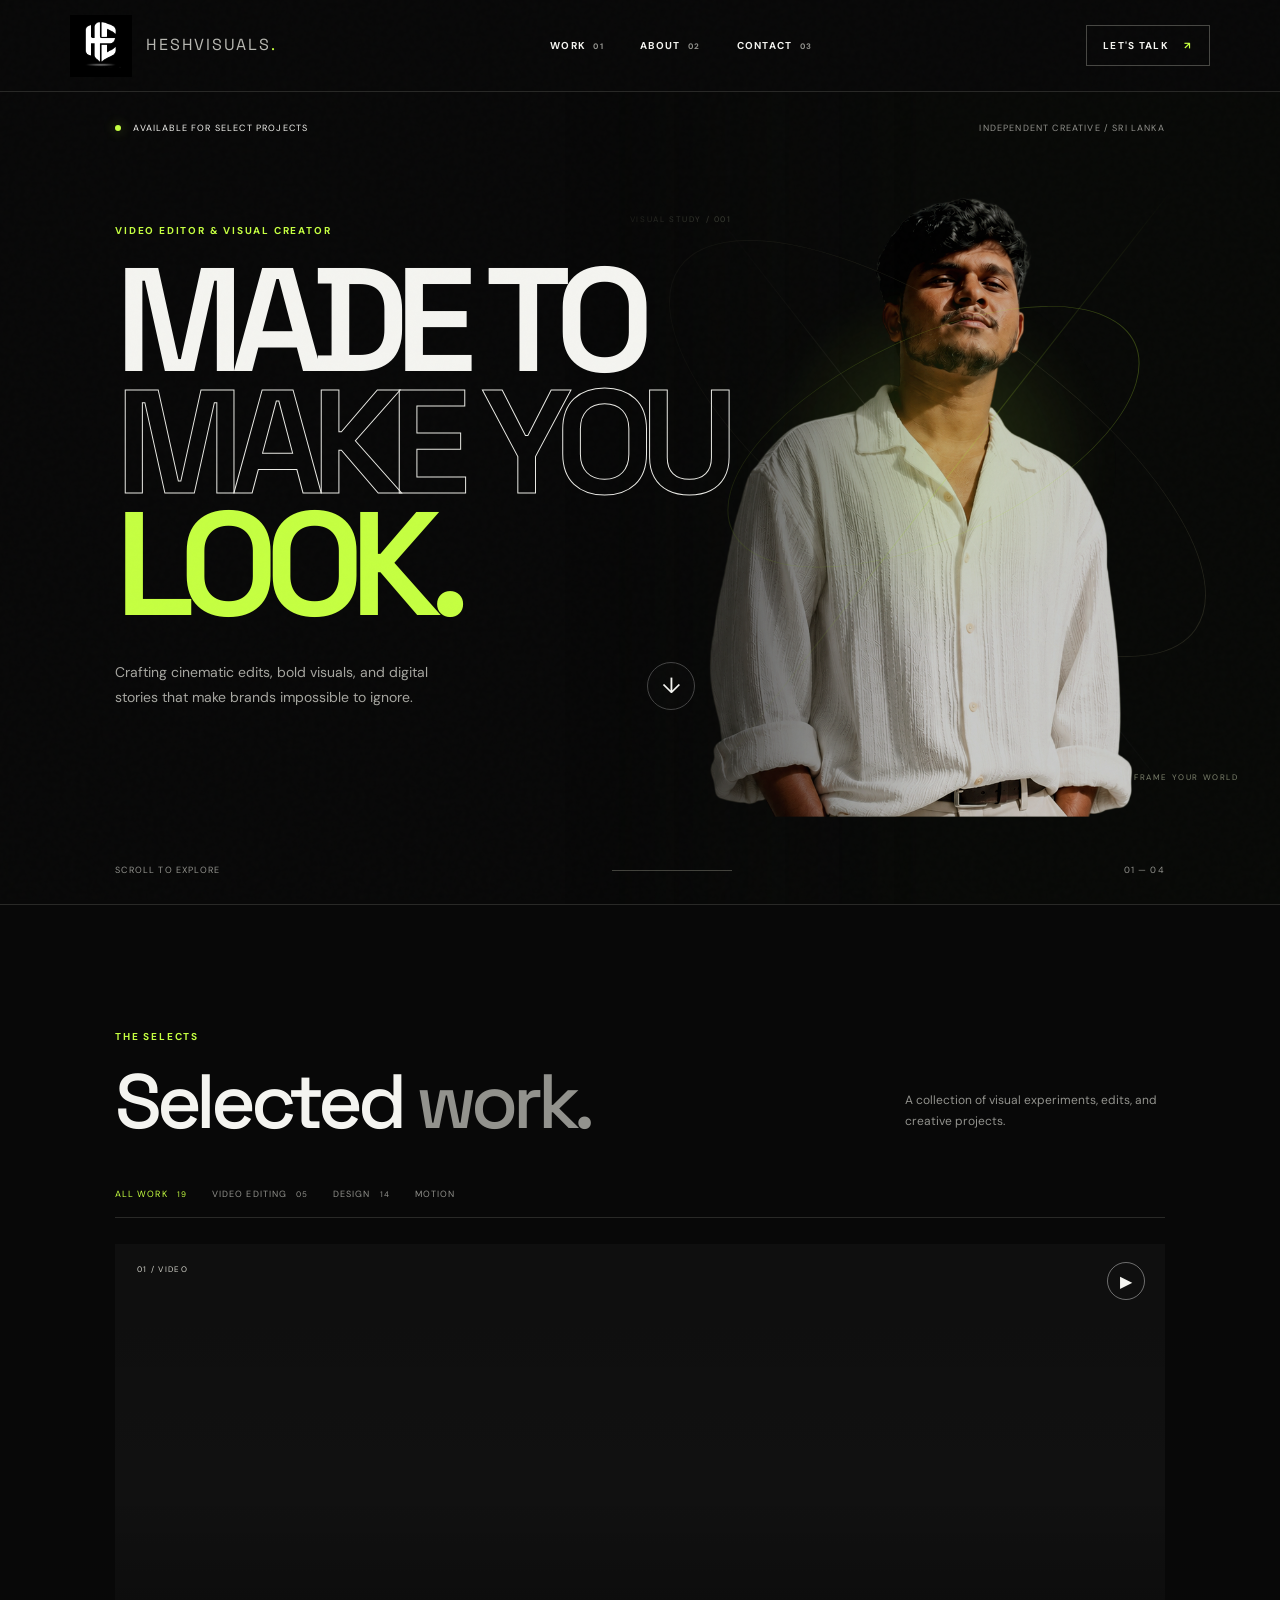
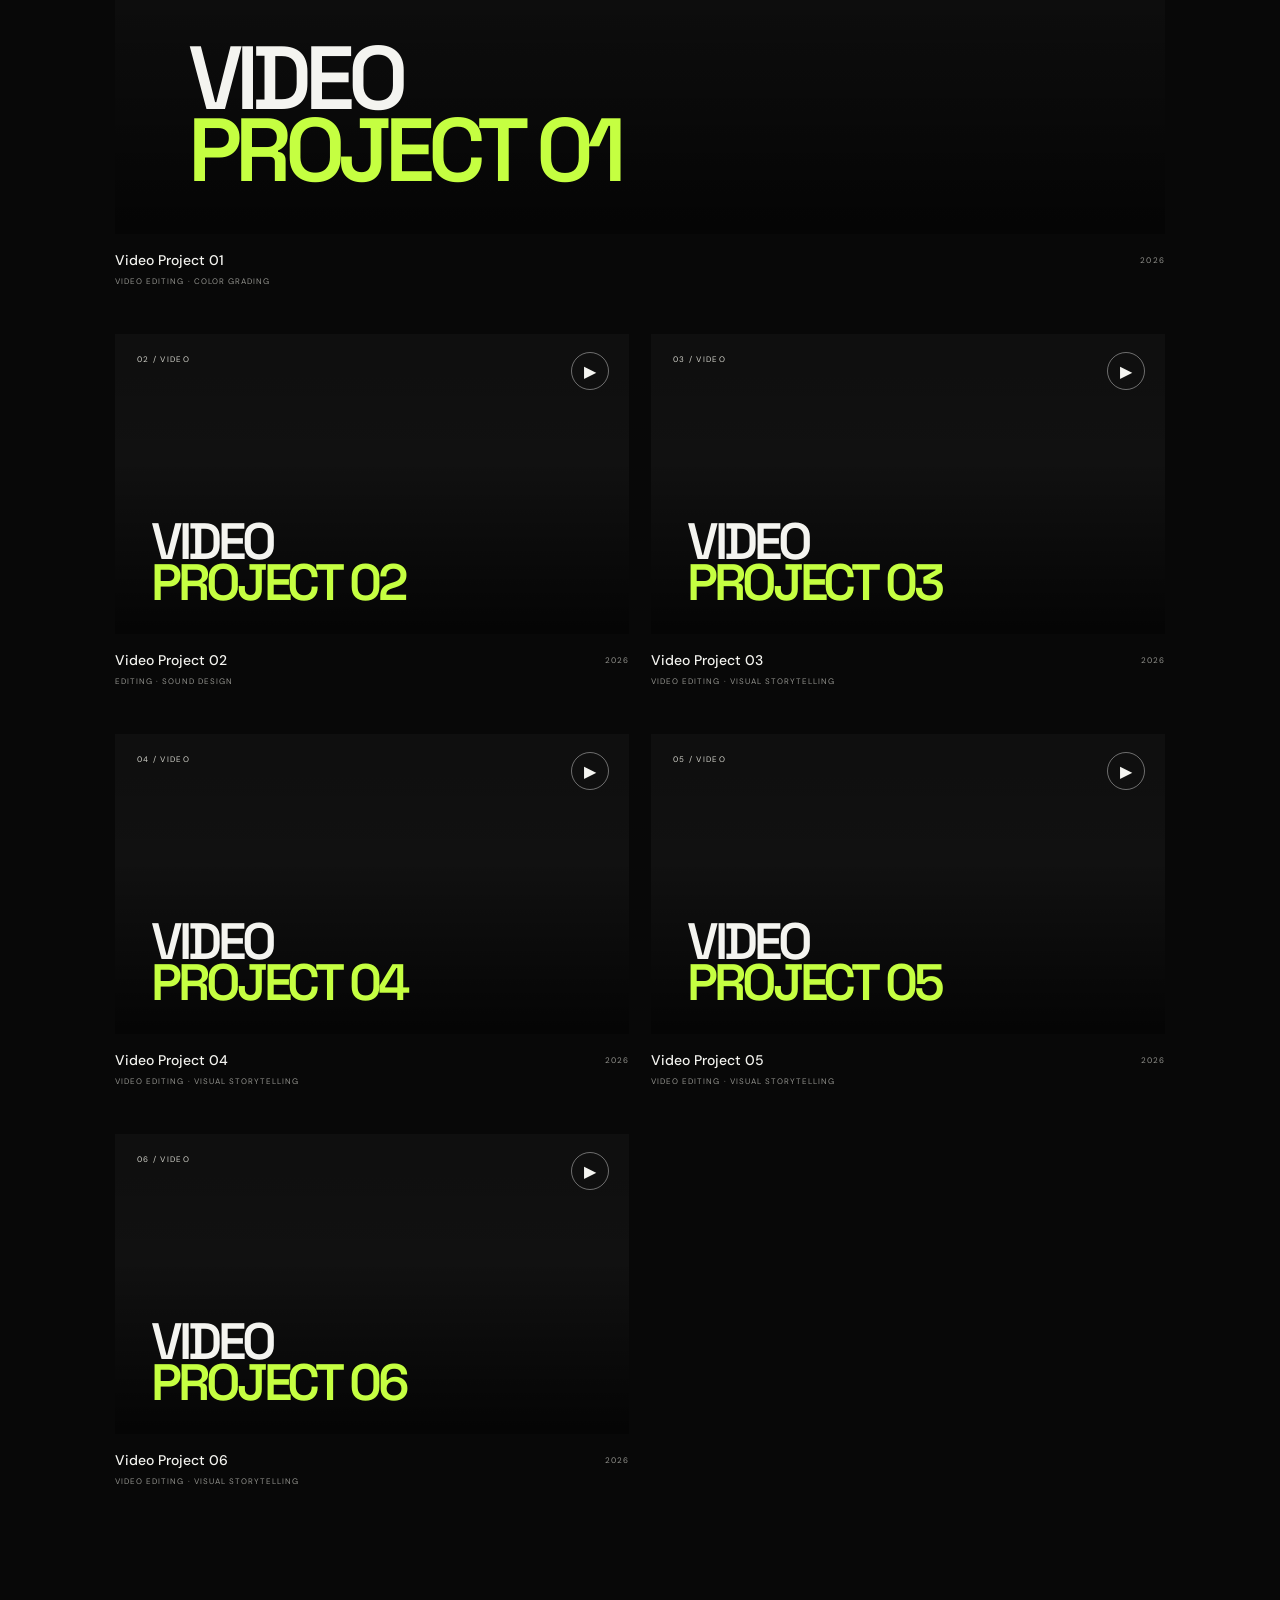
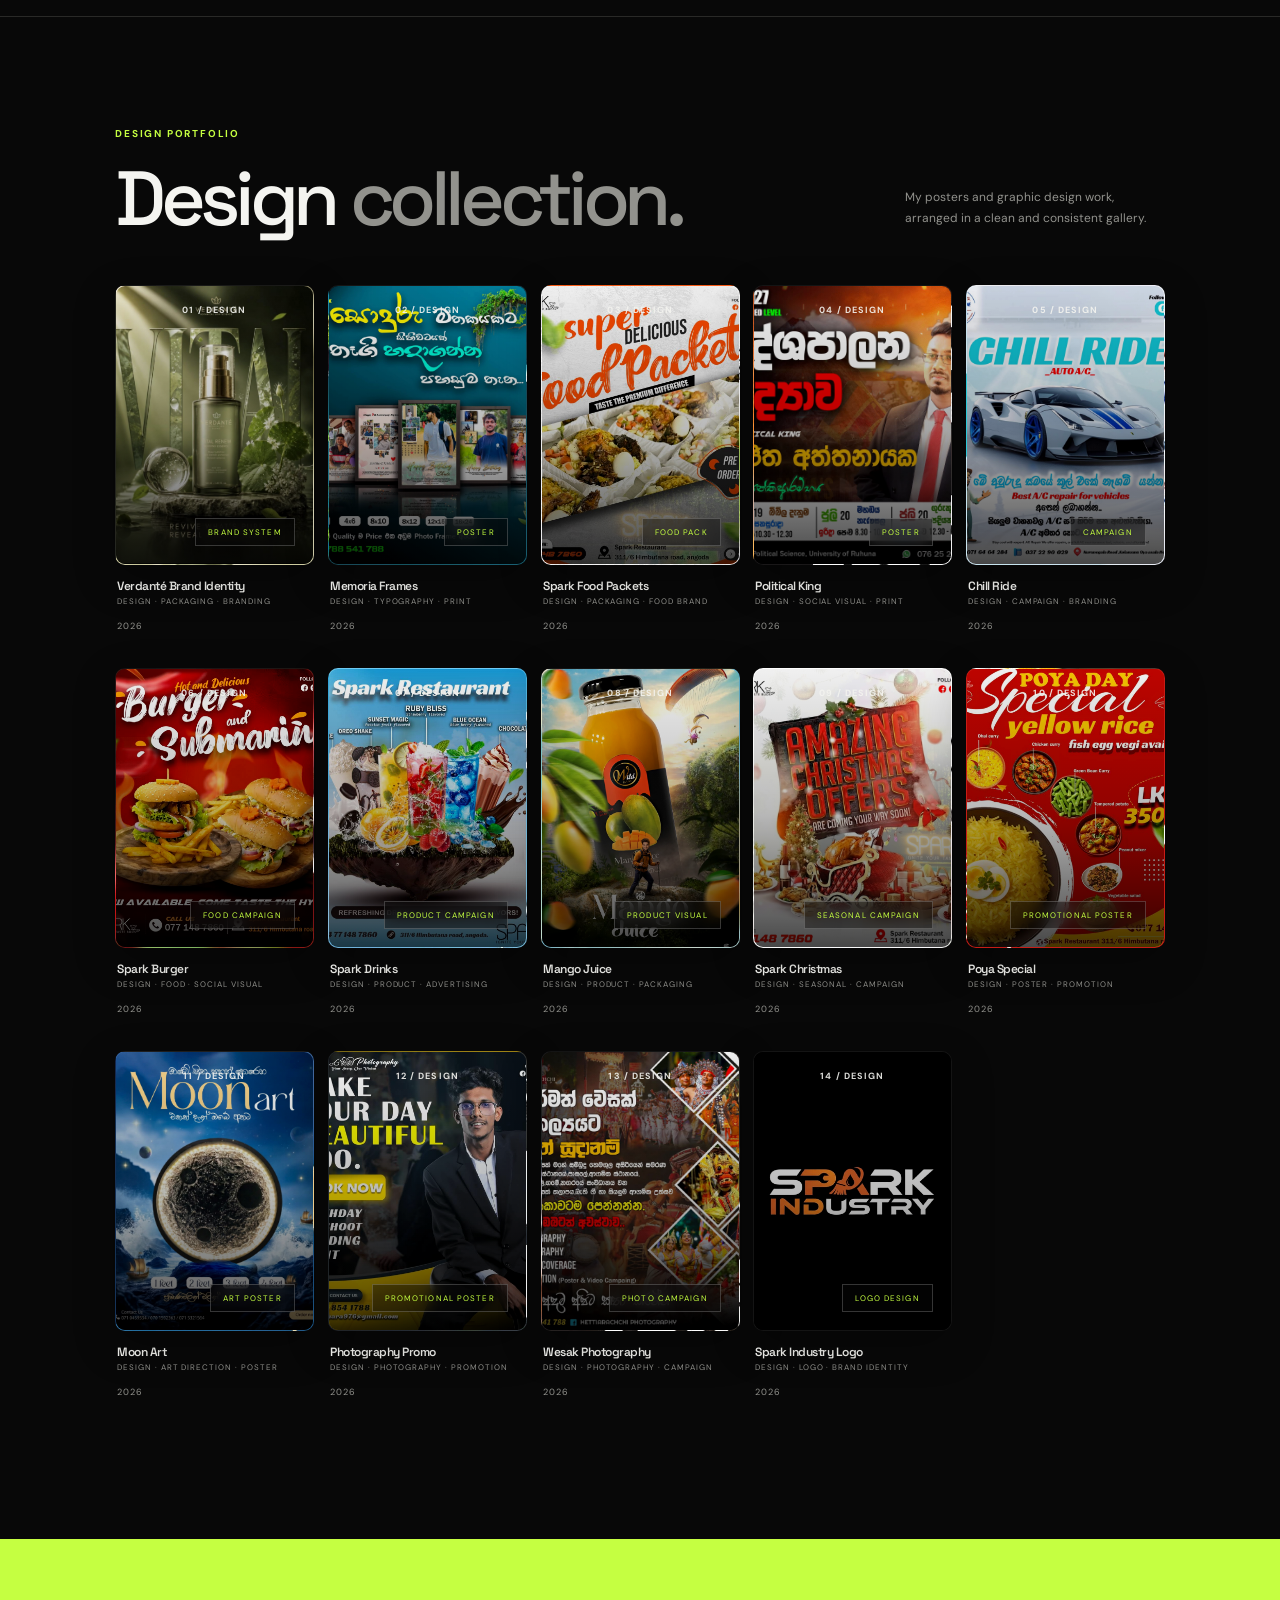
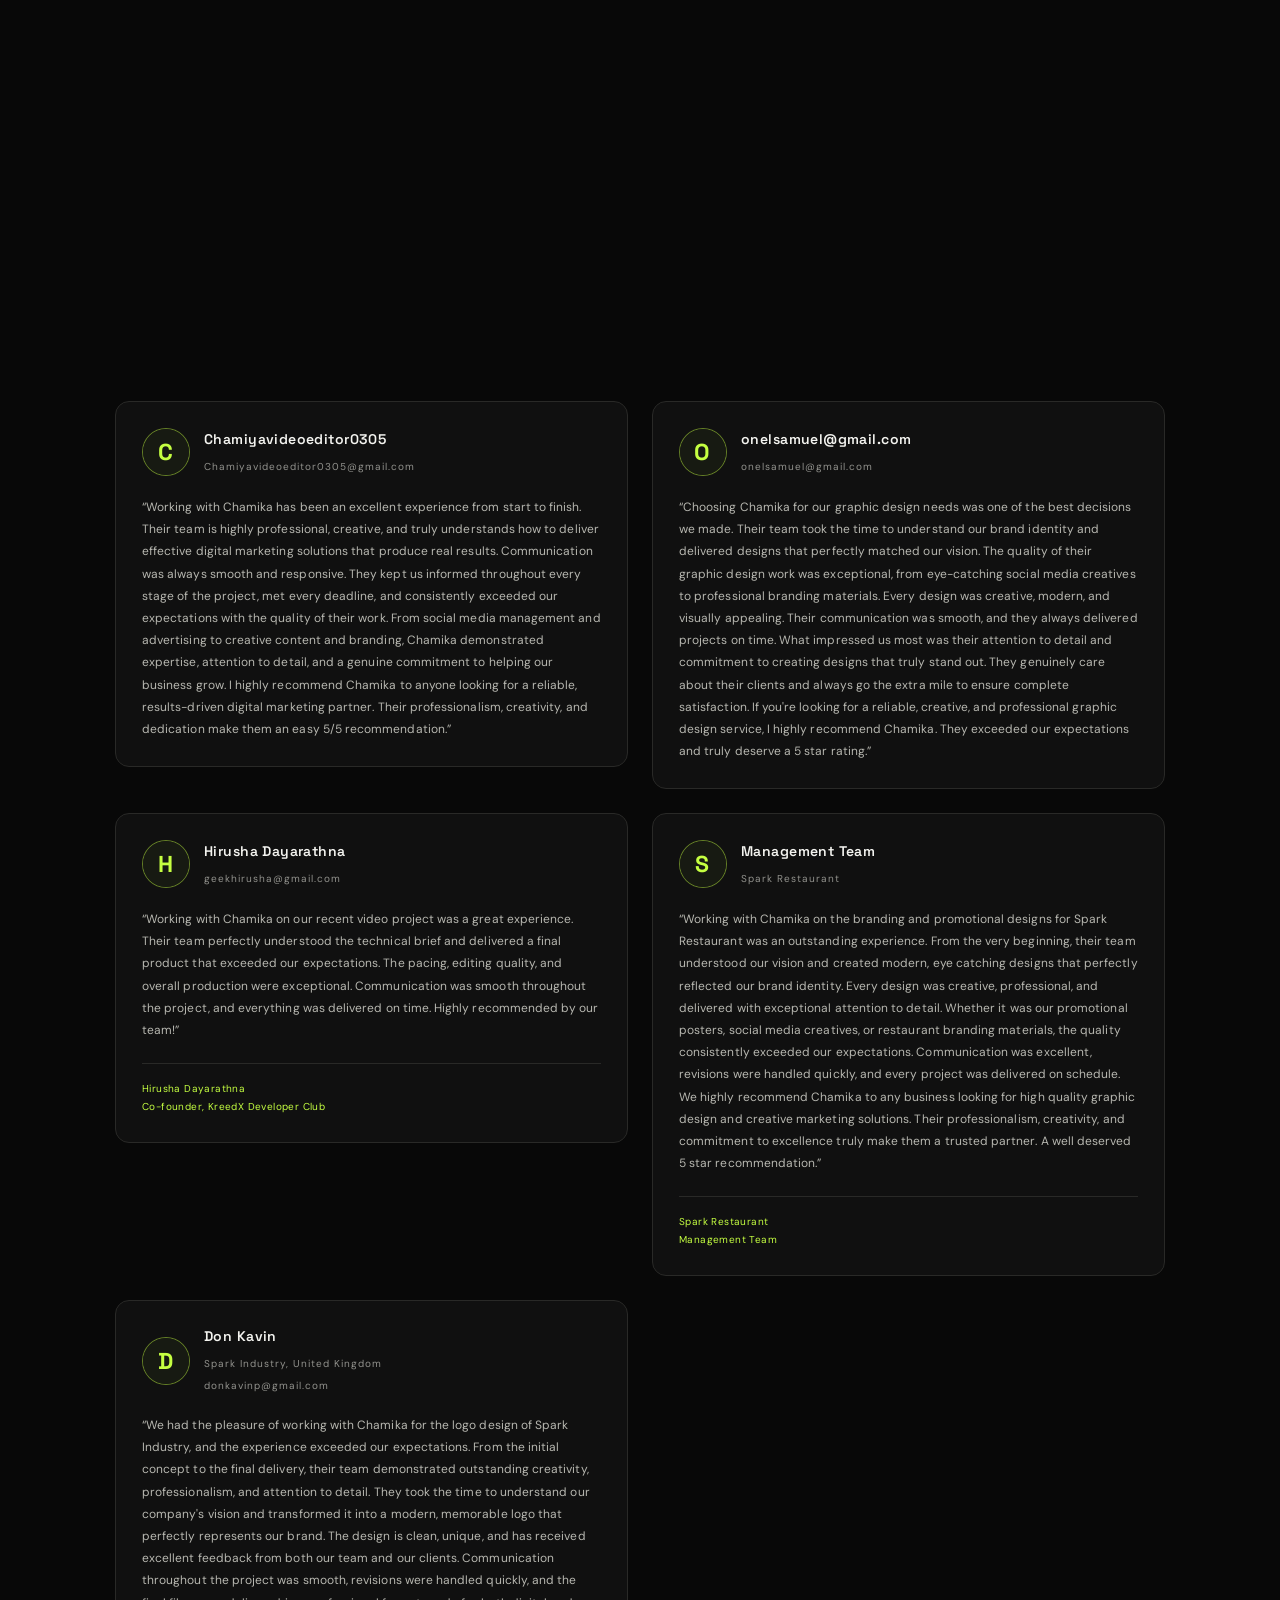
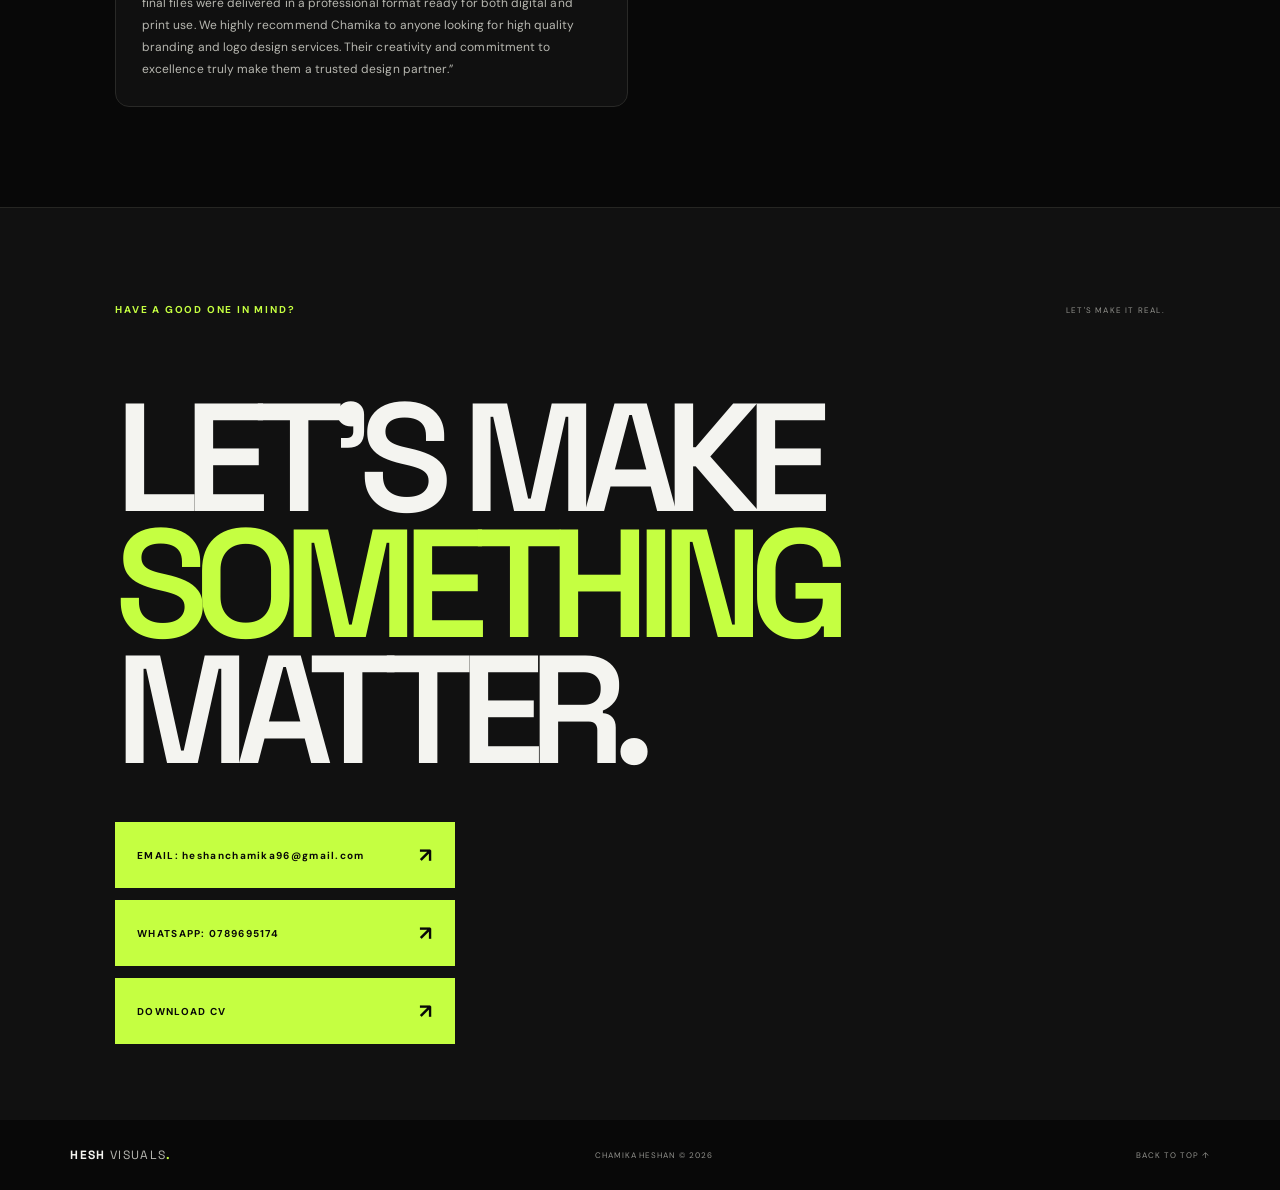
==== index.html @ ce76c365 "Add all HESH VISUALS portfolio files" ====
<!DOCTYPE html>
<html lang="en">

<head>
  <meta charset="UTF-8" />
  <meta name="viewport" content="width=device-width, initial-scale=1.0" />
  <meta name="theme-color" content="#080808" />
  <meta name="description" content="HESH VISUALS — Video editing, cinematic visuals, and creative content." />
  <title>HESH VISUALS — Video Editor & Visual Creator</title>
  <link rel="icon" type="image/jpeg" href="assets/logo-he.jpg" />
  <link rel="preconnect" href="https://fonts.googleapis.com">
  <link rel="preconnect" href="https://fonts.gstatic.com" crossorigin>
  <link
    href="https://fonts.googleapis.com/css2?family=DM+Sans:wght@400;500;600;700&family=Space+Grotesk:wght@400;500;600;700&display=swap"
    rel="stylesheet">
  <link rel="stylesheet" href="style.css" />
</head>

<body>
  <div class="site-loader" id="siteLoader" role="status" aria-live="polite" aria-label="Loading Hesh Visuals">
    <div class="site-loader-content">
      <p class="site-loader-brand">HESH<span> VISUALS</span><i>.</i></p>
      <div class="site-loader-line" aria-hidden="true"></div>
      <p class="site-loader-label">LOADING SELECTED WORK</p>
    </div>
  </div>
  <div class="noise" aria-hidden="true"></div>
  <header class="site-header">
    <a class="wordmark brand-lockup" href="#home" aria-label="Hesh Visuals home">
      <img class="brand-logo" src="assets/logo-he.jpg" alt="HESH VISUALS logo" />
      <span class="wordmark-text">HESH<span> VISUALS</span><i>.</i></span>
    </a>
    <button class="menu-toggle" aria-label="Toggle navigation" aria-expanded="false"><span></span><span></span></button>
    <nav class="nav-links" aria-label="Main navigation">
      <a href="#work">WORK <span>01</span></a>
      <a href="#about">ABOUT <span>02</span></a>
      <a href="#contact">CONTACT <span>03</span></a>
    </nav>
    <a class="header-cta" href="#contact">LET'S TALK <span>↗</span></a>
  </header>

  <main>
    <section class="hero section-pad" id="home">
      <div class="hero-topline"><span><b class="status-dot"></b> AVAILABLE FOR SELECT PROJECTS</span><span>INDEPENDENT
          CREATIVE / SRI LANKA</span></div>
      <div class="hero-content">
        <p class="eyebrow reveal">VIDEO EDITOR &amp; VISUAL CREATOR</p>
        <h1 class="reveal">MADE TO<br><span>MAKE YOU</span><br><em>LOOK.</em></h1>
        <div class="hero-bottom reveal">
          <p>Crafting cinematic edits, bold visuals, and digital stories that make brands impossible to ignore.</p>
          <a class="round-link" href="#work" aria-label="Explore selected work">↓</a>
        </div>
      </div>
      <div class="hero-art" aria-label="Cinematic visual artwork">
        <img src="assets/hero/hero-visual.png" alt="Cinematic visual artwork" class="hero-image" />
        <div class="art-glow"></div>
        <div class="art-ring ring-one"></div>
        <div class="art-ring ring-two"></div>
        <div class="art-cross cross-one"></div>
        <div class="art-cross cross-two"></div>
        <span class="art-label label-top">VISUAL STUDY / 001</span>
        <span class="art-label label-bottom">FRAME YOUR WORLD</span>
      </div>
      <div class="hero-foot"><span>SCROLL TO EXPLORE</span><span class="scroll-line"></span><span>01 — 04</span></div>
    </section>

    <section class="work section-pad" id="work">
      <div class="section-heading reveal">
        <div>
          <p class="eyebrow">THE SELECTS</p>
          <h2>Selected <span>work.</span></h2>
        </div>
        <p class="section-note">A collection of visual experiments, edits, and creative projects.</p>
      </div>
      <div class="filter-row reveal" role="group" aria-label="Filter projects">
        <button class="filter-btn active" data-filter="all">ALL WORK <span>19</span></button>
        <button class="filter-btn" data-filter="video">VIDEO EDITING <span>05</span></button>
        <button class="filter-btn" data-filter="design">DESIGN <span>14</span></button>
        <button class="filter-btn" data-filter="motion">MOTION</button>
      </div>
      <div class="project-grid">
        <article class="project-card project-large reveal" data-category="video">
          <button class="project-visual video-thumb visual-one" type="button" data-video="assets/video-01.mp4"
            aria-label="Play video 1">
            <video class="thumb-video" src="assets/video-01.mp4" muted playsinline preload="metadata"></video>
            <span class="visual-index">01 / VIDEO</span><span class="visual-play">▶</span>
            <div class="visual-title">VIDEO<br><i>PROJECT 01</i></div>
          </button>
          <div class="project-meta">
            <div>
              <h3>Video Project 01</h3>
              <p>VIDEO EDITING · COLOR GRADING</p>
            </div><span>2026</span>
          </div>
        </article>
        <article class="project-card reveal" data-category="video">
          <button class="project-visual video-thumb visual-two" type="button" data-video="assets/video-02.mp4"
            aria-label="Play video 2">
            <video class="thumb-video" src="assets/video-02.mp4" muted playsinline preload="metadata"></video>
            <span class="visual-index">02 / VIDEO</span><span class="visual-play">▶</span>
            <div class="visual-title compact">VIDEO<br><i>PROJECT 02</i></div>
          </button>
          <div class="project-meta">
            <div>
              <h3>Video Project 02</h3>
              <p>EDITING · SOUND DESIGN</p>
            </div><span>2026</span>
          </div>
        </article>

        <article class="project-card reveal" data-category="video">
          <button class="project-visual video-thumb visual-three" type="button" data-video="assets/video-03.mp4"
            aria-label="Play video 3">
            <video class="thumb-video" src="assets/video-03.mp4" muted playsinline preload="metadata"></video>
            <span class="visual-index">03 / VIDEO</span><span class="visual-play">▶</span>
            <div class="visual-title compact">VIDEO<br><i>PROJECT 03</i></div>
          </button>
          <div class="project-meta">
            <div>
              <h3>Video Project 03</h3>
              <p>VIDEO EDITING · VISUAL STORYTELLING</p>
            </div><span>2026</span>
          </div>
        </article>

        <article class="project-card reveal" data-category="video">
          <button class="project-visual video-thumb visual-three" type="button" data-video="assets/5.mp4"
            aria-label="Play video 3">
            <video class="thumb-video" src="assets/5.mp4" muted playsinline preload="metadata"></video>
            <span class="visual-index">04 / VIDEO</span><span class="visual-play">▶</span>
            <div class="visual-title compact">VIDEO<br><i>PROJECT 04</i></div>
          </button>
          <div class="project-meta">
            <div>
              <h3>Video Project 04</h3>
              <p>VIDEO EDITING · VISUAL STORYTELLING</p>
            </div><span>2026</span>
          </div>
        </article>

        <article class="project-card reveal" data-category="video">
          <button class="project-visual video-thumb visual-three" type="button" data-video="assets/good-01_6.mp4"
            aria-label="Play video 3">
            <video class="thumb-video" src="assets/good-01_6.mp4" muted playsinline preload="metadata"></video>
            <span class="visual-index">05 / VIDEO</span><span class="visual-play">▶</span>
            <div class="visual-title compact">VIDEO<br><i>PROJECT 05</i></div>
          </button>
          <div class="project-meta">
            <div>
              <h3>Video Project 05</h3>
              <p>VIDEO EDITING · VISUAL STORYTELLING</p>
            </div><span>2026</span>
          </div>
        </article>

        <article class="project-card reveal" data-category="video">
          <button class="project-visual video-thumb visual-three" type="button" data-video="assets/showcase-reel.mp4"
            aria-label="Play video 3">
            <video class="thumb-video" src="assets/showcase-reel.mp4" muted playsinline preload="metadata"></video>
            <span class="visual-index">06 / VIDEO</span><span class="visual-play">▶</span>
            <div class="visual-title compact">VIDEO<br><i>PROJECT 06</i></div>
          </button>
          <div class="project-meta">
            <div>
              <h3>Video Project 06</h3>
              <p>VIDEO EDITING · VISUAL STORYTELLING</p>
            </div><span>2026</span>
          </div>
        </article>
      </div>

    </section>

    <section class="work section-pad design-section" id="design">
      <div class="section-heading reveal">
        <div>
          <p class="eyebrow">DESIGN PORTFOLIO</p>
          <h2>Design <span>collection.</span></h2>
        </div>
        <p class="section-note">My posters and graphic design work, arranged in a clean and consistent gallery.</p>
      </div>

      <div class="project-grid design-grid">
        <article class="project-card reveal" data-category="design">
          <button class="project-visual design-thumb" type="button" aria-label="Open design project">
            <img src="assets/design/project-verdante.jpg" alt="Verdante brand design concept" />
            <span class="visual-index">01 / DESIGN</span>
            <span class="design-badge">BRAND SYSTEM</span>
          </button>
          <div class="project-meta">
            <div>
              <h3>Verdanté Brand Identity</h3>
              <p>DESIGN · PACKAGING · BRANDING</p>
            </div><span>2026</span>
          </div>
        </article>

        <article class="project-card reveal" data-category="design">
          <button class="project-visual design-thumb" type="button" aria-label="Open design project">
            <img src="assets/design/project-memoria-frames.jpg" alt="Memoria poster design" />
            <span class="visual-index">02 / DESIGN</span>
            <span class="design-badge">POSTER</span>
          </button>
          <div class="project-meta">
            <div>
              <h3>Memoria Frames</h3>
              <p>DESIGN · TYPOGRAPHY · PRINT</p>
            </div><span>2026</span>
          </div>
        </article>

        <article class="project-card reveal" data-category="design">
          <button class="project-visual design-thumb" type="button" aria-label="Open design project">
            <img src="assets/design/project-spark-foodpackets.jpg" alt="Spark food packets design" />
            <span class="visual-index">03 / DESIGN</span>
            <span class="design-badge">FOOD PACK</span>
          </button>
          <div class="project-meta">
            <div>
              <h3>Spark Food Packets</h3>
              <p>DESIGN · PACKAGING · FOOD BRAND</p>
            </div><span>2026</span>
          </div>
        </article>

        <article class="project-card reveal" data-category="design">
          <button class="project-visual design-thumb" type="button" aria-label="Open design project">
            <img src="assets/design/project-political-king.jpg" alt="Political king poster design" />
            <span class="visual-index">04 / DESIGN</span>
            <span class="design-badge">POSTER</span>
          </button>
          <div class="project-meta">
            <div>
              <h3>Political King</h3>
              <p>DESIGN · SOCIAL VISUAL · PRINT</p>
            </div><span>2026</span>
          </div>
        </article>

        <article class="project-card reveal" data-category="design">
          <button class="project-visual design-thumb" type="button" aria-label="Open design project">
            <img src="assets/design/project-chill-ride.jpg" alt="Chill ride poster design" />
            <span class="visual-index">05 / DESIGN</span>
            <span class="design-badge">CAMPAIGN</span>
          </button>
          <div class="project-meta">
            <div>
              <h3>Chill Ride</h3>
              <p>DESIGN · CAMPAIGN · BRANDING</p>
            </div><span>2026</span>
          </div>
        </article>

        <article class="project-card reveal" data-category="design">
          <button class="project-visual design-thumb" type="button" aria-label="Open Spark Burger design">
            <img src="assets/design/project-spark-burger.jpg" alt="Spark Burger food campaign design" />
            <span class="visual-index">06 / DESIGN</span>
            <span class="design-badge">FOOD CAMPAIGN</span>
          </button>
          <div class="project-meta">
            <div>
              <h3>Spark Burger</h3>
              <p>DESIGN · FOOD · SOCIAL VISUAL</p>
            </div><span>2026</span>
          </div>
        </article>

        <article class="project-card reveal" data-category="design">
          <button class="project-visual design-thumb" type="button" aria-label="Open Spark Drinks design">
            <img src="assets/design/project-spark-drinks.jpg" alt="Spark Drinks campaign design" />
            <span class="visual-index">07 / DESIGN</span>
            <span class="design-badge">PRODUCT CAMPAIGN</span>
          </button>
          <div class="project-meta">
            <div>
              <h3>Spark Drinks</h3>
              <p>DESIGN · PRODUCT · ADVERTISING</p>
            </div><span>2026</span>
          </div>
        </article>

        <article class="project-card reveal" data-category="design">
          <button class="project-visual design-thumb" type="button" aria-label="Open Mango Juice design">
            <img src="assets/design/project-mango-juice.jpg" alt="Mango Juice product design" />
            <span class="visual-index">08 / DESIGN</span>
            <span class="design-badge">PRODUCT VISUAL</span>
          </button>
          <div class="project-meta">
            <div>
              <h3>Mango Juice</h3>
              <p>DESIGN · PRODUCT · PACKAGING</p>
            </div><span>2026</span>
          </div>
        </article>

        <article class="project-card reveal" data-category="design">
          <button class="project-visual design-thumb" type="button" aria-label="Open Spark Christmas design">
            <img src="assets/design/project-spark-christmas.jpg" alt="Spark Christmas campaign design" />
            <span class="visual-index">09 / DESIGN</span>
            <span class="design-badge">SEASONAL CAMPAIGN</span>
          </button>
          <div class="project-meta">
            <div>
              <h3>Spark Christmas</h3>
              <p>DESIGN · SEASONAL · CAMPAIGN</p>
            </div><span>2026</span>
          </div>
        </article>

        <article class="project-card reveal" data-category="design">
          <button class="project-visual design-thumb" type="button" aria-label="Open Poya Special design">
            <img src="assets/design/project-poya-special.jpg" alt="Poya Special poster design" />
            <span class="visual-index">10 / DESIGN</span>
            <span class="design-badge">PROMOTIONAL POSTER</span>
          </button>
          <div class="project-meta">
            <div>
              <h3>Poya Special</h3>
              <p>DESIGN · POSTER · PROMOTION</p>
            </div><span>2026</span>
          </div>
        </article>

        <article class="project-card reveal" data-category="design">
          <button class="project-visual design-thumb" type="button" aria-label="Open Moon Art design">
            <img src="assets/design/project-moon-art.jpg" alt="Moon Art poster design" />
            <span class="visual-index">11 / DESIGN</span>
            <span class="design-badge">ART POSTER</span>
          </button>
          <div class="project-meta">
            <div>
              <h3>Moon Art</h3>
              <p>DESIGN · ART DIRECTION · POSTER</p>
            </div><span>2026</span>
          </div>
        </article>

        <article class="project-card reveal" data-category="design">
          <button class="project-visual design-thumb" type="button" aria-label="Open Photography Promo design">
            <img src="assets/design/project-photography-promo.jpg" alt="Photography promotional design" />
            <span class="visual-index">12 / DESIGN</span>
            <span class="design-badge">PROMOTIONAL POSTER</span>
          </button>
          <div class="project-meta">
            <div>
              <h3>Photography Promo</h3>
              <p>DESIGN · PHOTOGRAPHY · PROMOTION</p>
            </div><span>2026</span>
          </div>
        </article>

        <article class="project-card reveal" data-category="design">
          <button class="project-visual design-thumb" type="button" aria-label="Open Wesak Photography design">
            <img src="assets/design/project-wesak-photography.jpg" alt="Wesak photography campaign design" />
            <span class="visual-index">13 / DESIGN</span>
            <span class="design-badge">PHOTO CAMPAIGN</span>
          </button>
          <div class="project-meta">
            <div>
              <h3>Wesak Photography</h3>
              <p>DESIGN · PHOTOGRAPHY · CAMPAIGN</p>
            </div><span>2026</span>
          </div>
        </article>

        <article class="project-card reveal" data-category="design">
          <button class="project-visual design-thumb" type="button" aria-label="Open Spark Industry logo design">
            <img src="assets/design/logo-spark-industry.jpg" alt="Spark Industry logo design" />
            <span class="visual-index">14 / DESIGN</span>
            <span class="design-badge">LOGO DESIGN</span>
          </button>
          <div class="project-meta">
            <div>
              <h3>Spark Industry Logo</h3>
              <p>DESIGN · LOGO · BRAND IDENTITY</p>
            </div><span>2026</span>
          </div>
        </article>



      </div>
    </section>

    <section class="manifesto section-pad">
      <p class="eyebrow reveal">THE APPROACH</p>
      <h2 class="reveal">Good visuals catch attention.<br><span>Great visuals make it stay.</span></h2>
      <div class="manifesto-bottom reveal"><span>THOUGHTFUL FRAMES. PURPOSEFUL EDITS.</span><span>✳</span></div>
    </section>

    <section class="about section-pad" id="about">
      <div class="section-heading reveal">
        <div>
          <p class="eyebrow">A LITTLE ABOUT ME</p>
          <h2>Behind the<br><span>frames.</span></h2>
        </div>
        <p class="section-note">Creative thinking, technical craft, and an eye for the details that make a visual feel
          right.</p>
      </div>
      <div class="about-grid">
        <div class="about-copy reveal">
          <p class="large-copy">I'm a visual creator focused on turning ideas into <span>memorable digital
              experiences.</span></p>
          <p>I work across video editing, color, motion, and graphic design. My goal is simple: make every frame feel
            intentional and every project tell a story.</p>
          <a class="text-link" href="#contact">HAVE A PROJECT IN MIND? <span>↗</span></a>
        </div>
        <div class="skills-panel reveal">
          <div class="skills-head"><span>TOOLS OF THE TRADE</span><span>01—07</span></div>
          <div class="skill"><span>01</span><b>Graphic Design</b><i>&amp; VIDEO EDITING</i></div>
          <div class="skill"><span>02</span><b>Adobe Premiere Pro</b><i>&amp; AFTER EFFECTS</i></div>
          <div class="skill"><span>03</span><b>Photoshop</b><i>&amp; ILLUSTRATOR</i></div>
          <div class="skill"><span>04</span><b>Blender</b><i>&amp; 3DS MAX</i></div>
          <div class="skill"><span>05</span><b>Web Development</b><i>&amp; BACKEND</i></div>
          <div class="skill"><span>06</span><b>WordPress</b><i>&amp; WOOCOMMERCE</i></div>
          <div class="skill"><span>07</span><b>AI Tools</b><i>&amp; AUTOMATION</i></div>
          <p class="skills-note">Creative systems, visual production, and digital tools tailored for modern brands.</p>
        </div>
      </div>
    </section>

    <section class="software section-pad" id="software">
      <div class="section-heading reveal">
        <div class="software-heading-wrap">
          <p class="eyebrow">TOOLS I USE</p>
          <h2><span class="software-icon" aria-hidden="true">◫</span> Software</h2>
        </div>
      </div>
      <div class="software-grid reveal">
        <span class="software-item"><img class="software-logo" src="https://cdn.jsdelivr.net/gh/devicons/devicon@latest/icons/photoshop/photoshop-original.svg" alt="" aria-hidden="true" loading="lazy" decoding="async">Adobe Photoshop</span>
        <span class="software-item"><img class="software-logo" src="https://cdn.jsdelivr.net/gh/devicons/devicon@latest/icons/aftereffects/aftereffects-original.svg" alt="" aria-hidden="true" loading="lazy" decoding="async">Adobe After Effects</span>
        <span class="software-item"><img class="software-logo" src="https://cdn.jsdelivr.net/gh/devicons/devicon@latest/icons/premierepro/premierepro-original.svg" alt="" aria-hidden="true" loading="lazy" decoding="async">Adobe Premiere Pro</span>
        <span class="software-item"><img class="software-logo" src="https://cdn.jsdelivr.net/gh/devicons/devicon@latest/icons/illustrator/illustrator-original.svg" alt="" aria-hidden="true" loading="lazy" decoding="async">Adobe Illustrator</span>
        <span class="software-item"><img class="software-logo software-logo-light" src="https://upload.wikimedia.org/wikipedia/commons/1/1c/Capcut-icon.svg" alt="" aria-hidden="true" loading="lazy" decoding="async">CapCut</span>
        <span class="software-item"><img class="software-logo" src="https://cdn.jsdelivr.net/gh/devicons/devicon@latest/icons/blender/blender-original.svg" alt="" aria-hidden="true" loading="lazy" decoding="async">Blender</span>
        <span class="software-item"><img class="software-logo software-logo-wide software-logo-light" src="https://upload.wikimedia.org/wikipedia/commons/b/ba/Autodesk_3ds_Max_Logo.svg" alt="" aria-hidden="true" loading="lazy" decoding="async">Autodesk 3ds Max</span>
        <span class="software-item"><img class="software-logo" src="https://cdn.jsdelivr.net/gh/devicons/devicon@latest/icons/vscode/vscode-original.svg" alt="" aria-hidden="true" loading="lazy" decoding="async">Visual Studio Code</span>
        <span class="software-item"><img class="software-logo software-logo-light" src="https://cdn.jsdelivr.net/npm/simple-icons@latest/icons/microsoftoffice.svg" alt="" aria-hidden="true" loading="lazy" decoding="async">Microsoft Office</span>
      </div>
    </section>

    <section class="reviews section-pad" id="reviews">
      <div class="section-heading reveal">
        <div><p class="eyebrow">CLIENT FEEDBACK</p><h2>Kind <span>words.</span></h2></div>
      </div>

      <div class="reviews-grid reveal">
        <article class="review-card">
          <div class="review-header">
            <div class="review-avatar">
              <img src="assets/images/chami.png" alt="Chamiyavideoeditor0305" onerror="this.style.display='none'; this.nextElementSibling.style.display='flex';">
              <span class="review-avatar-fallback">C</span>
            </div>
            <div class="review-meta">
              <h3>Chamiyavideoeditor0305</h3>
              <a href="mailto:Chamiyavideoeditor0305@gmail.com">Chamiyavideoeditor0305@gmail.com</a>
            </div>
          </div>
          <p class="review-text">“Working with Chamika has been an excellent experience from start to finish. Their team is highly professional, creative, and truly understands how to deliver effective digital marketing solutions that produce real results. Communication was always smooth and responsive. They kept us informed throughout every stage of the project, met every deadline, and consistently exceeded our expectations with the quality of their work. From social media management and advertising to creative content and branding, Chamika demonstrated expertise, attention to detail, and a genuine commitment to helping our business grow. I highly recommend Chamika to anyone looking for a reliable, results-driven digital marketing partner. Their professionalism, creativity, and dedication make them an easy 5/5 recommendation.”</p>
        </article>

        <article class="review-card">
          <div class="review-header">
            <div class="review-avatar">
              <img src="assets/images/onel.png" alt="onelsamuel@gmail.com" onerror="this.style.display='none'; this.nextElementSibling.style.display='flex';">
              <span class="review-avatar-fallback">O</span>
            </div>
            <div class="review-meta">
              <h3>onelsamuel@gmail.com</h3>
              <a href="mailto:onelsamuel@gmail.com">onelsamuel@gmail.com</a>
            </div>
          </div>
          <p class="review-text">“Choosing Chamika for our graphic design needs was one of the best decisions we made. Their team took the time to understand our brand identity and delivered designs that perfectly matched our vision. The quality of their graphic design work was exceptional, from eye-catching social media creatives to professional branding materials. Every design was creative, modern, and visually appealing. Their communication was smooth, and they always delivered projects on time. What impressed us most was their attention to detail and commitment to creating designs that truly stand out. They genuinely care about their clients and always go the extra mile to ensure complete satisfaction. If you're looking for a reliable, creative, and professional graphic design service, I highly recommend Chamika. They exceeded our expectations and truly deserve a 5 star rating.”</p>
        </article>

        <article class="review-card">
          <div class="review-header">
            <div class="review-avatar">
              <img src="assets/images/649163752_122288673830200701_1361578660334598830_n.jpg" alt="Hirusha Dayarathna" onerror="this.style.display='none'; this.nextElementSibling.style.display='flex';">
              <span class="review-avatar-fallback">H</span>
            </div>
            <div class="review-meta">
              <h3>Hirusha Dayarathna</h3>
              <a href="mailto:geekhirusha@gmail.com">geekhirusha@gmail.com</a>
            </div>
          </div>
          <p class="review-text">“Working with Chamika on our recent video project was a great experience. Their team perfectly understood the technical brief and delivered a final product that exceeded our expectations. The pacing, editing quality, and overall production were exceptional. Communication was smooth throughout the project, and everything was delivered on time. Highly recommended by our team!”</p>
          <p class="review-role">Hirusha Dayarathna<br>Co-founder, KreedX Developer Club</p>
        </article>

        <article class="review-card">
          <div class="review-header">
            <div class="review-avatar">
              <img src="assets/images/spark ress.jpg" alt="Spark Restaurant Management Team" onerror="this.style.display='none'; this.nextElementSibling.style.display='flex';">
              <span class="review-avatar-fallback">S</span>
            </div>
            <div class="review-meta">
              <h3>Management Team</h3>
              <span>Spark Restaurant</span>
            </div>
          </div>
          <p class="review-text">“Working with Chamika on the branding and promotional designs for Spark Restaurant was an outstanding experience. From the very beginning, their team understood our vision and created modern, eye catching designs that perfectly reflected our brand identity. Every design was creative, professional, and delivered with exceptional attention to detail. Whether it was our promotional posters, social media creatives, or restaurant branding materials, the quality consistently exceeded our expectations. Communication was excellent, revisions were handled quickly, and every project was delivered on schedule. We highly recommend Chamika to any business looking for high quality graphic design and creative marketing solutions. Their professionalism, creativity, and commitment to excellence truly make them a trusted partner. A well deserved 5 star recommendation.”</p>
          <p class="review-role">Spark Restaurant<br>Management Team</p>
        </article>

        <article class="review-card">
          <div class="review-header">
            <div class="review-avatar">
              <img src="assets/images/image.png" alt="Don Kavin" onerror="this.style.display='none'; this.nextElementSibling.style.display='flex';">
              <span class="review-avatar-fallback">D</span>
            </div>
            <div class="review-meta">
              <h3>Don Kavin</h3>
              <span>Spark Industry, United Kingdom</span>
              <a href="mailto:donkavinp@gmail.com">donkavinp@gmail.com</a>
            </div>
          </div>
          <p class="review-text">“We had the pleasure of working with Chamika for the logo design of Spark Industry, and the experience exceeded our expectations. From the initial concept to the final delivery, their team demonstrated outstanding creativity, professionalism, and attention to detail. They took the time to understand our company's vision and transformed it into a modern, memorable logo that perfectly represents our brand. The design is clean, unique, and has received excellent feedback from both our team and our clients. Communication throughout the project was smooth, revisions were handled quickly, and the final files were delivered in a professional format ready for both digital and print use. We highly recommend Chamika to anyone looking for high quality branding and logo design services. Their creativity and commitment to excellence truly make them a trusted design partner.”</p>
        </article>
      </div>
    </section>

    <section class="contact section-pad" id="contact">
      <div class="contact-top reveal">
        <p class="eyebrow">HAVE A GOOD ONE IN MIND?</p><span>LET'S MAKE IT REAL.</span>
      </div>
      <h2 class="reveal">LET'S MAKE<br><em>SOMETHING</em><br>MATTER.</h2>
      <div class="reveal" style="display:flex; flex-direction:column; gap:12px; margin-bottom:26px;">
        <a class="contact-button" href="mailto:heshanchamika96@gmail.com">EMAIL: heshanchamika96@gmail.com <span>↗</span></a>
        <a class="contact-button" href="https://wa.me/94789695174?text=Hi%20Hesh%2C%20I%20need%20a%20video%2Fediting%20project" target="_blank" rel="noopener noreferrer">WHATSAPP: 0789695174 <span>↗</span></a>
        <a class="contact-button" href="assets/hesh.pdf" download="hesh_cv.pdf">DOWNLOAD CV <span>↗</span></a>
      </div>
      
    </section>
  </main>

  <div class="video-modal" id="videoModal" aria-hidden="true" role="dialog" aria-label="Video player">
    <button class="video-modal-close" type="button" aria-label="Close video">×</button>
    <video id="modalVideo" controls playsinline></video>
  </div>
  <footer class="site-footer"><a class="wordmark" href="#home">HESH<span> VISUALS</span><i>.</i></a><span>CHAMIKA HESHAN © <span id="year">2026</span></span><a href="#home">BACK TO TOP ↑</a></footer>
  <script src="script.js"></script>
</body>

</html>
---- style.css ----
@import url('https://fonts.googleapis.com/css2?family=DM+Sans:wght@400;500;600;700&family=Space+Grotesk:wght@400;500;600;700&display=swap');
:root{--bg:#080808;--panel:#111;--panel2:#171717;--text:#f4f4f0;--muted:#92928d;--line:#292927;--accent:#c5ff41;--max:1440px}
*{box-sizing:border-box}html{scroll-behavior:smooth;scroll-padding-top:90px}body{margin:0;background:var(--bg);color:var(--text);font-family:'DM Sans',sans-serif;overflow-x:hidden}main{perspective:1600px}a{color:inherit;text-decoration:none}button{font:inherit}.noise{position:fixed;inset:0;z-index:10;pointer-events:none;opacity:.035;background-image:url("data:image/svg+xml,%3Csvg viewBox='0 0 180 180' xmlns='http://www.w3.org/2000/svg'%3E%3Cfilter id='n'%3E%3CfeTurbulence type='fractalNoise' baseFrequency='.9' numOctaves='3' stitchTiles='stitch'/%3E%3C/filter%3E%3Crect width='100%25' height='100%25' filter='url(%23n)' opacity='.5'/%3E%3C/svg%3E")}
.site-loader{position:fixed;inset:0;z-index:2000;display:grid;place-items:center;background:var(--bg);transition:opacity .45s ease,visibility .45s ease}.site-loader.is-leaving{opacity:0;visibility:hidden;pointer-events:none}.site-loader-content{width:min(290px,76vw);text-align:center}.site-loader-brand{margin:0;color:var(--text);font:600 clamp(28px,5vw,42px)/1 'Space Grotesk',sans-serif;letter-spacing:-.07em}.site-loader-brand span{font-weight:400;color:#b8b8b2}.site-loader-brand i{font-style:normal;color:var(--accent)}.site-loader-line{position:relative;height:1px;margin:24px 0 15px;overflow:hidden;background:#30302d}.site-loader-line:after{content:"";position:absolute;inset:0;background:var(--accent);transform:translateX(-100%);animation:loaderSweep 1.1s cubic-bezier(.65,0,.35,1) infinite}.site-loader-label{margin:0;color:var(--muted);font-size:8px;font-weight:700;letter-spacing:.2em}@keyframes loaderSweep{to{transform:translateX(100%)}}
.site-header{height:92px;max-width:var(--max);padding:0 5.5%;margin:auto;display:flex;align-items:center;justify-content:space-between;border-bottom:1px solid var(--line);position:relative;z-index:20;transform-style:preserve-3d}.brand-lockup{display:inline-flex;align-items:center;gap:14px;min-width:0}.brand-logo{width:62px;height:62px;display:block;flex-shrink:0;object-fit:contain;filter:invert(1) brightness(1.12);opacity:1}.wordmark{font:700 16px 'Space Grotesk',sans-serif;letter-spacing:.11em;white-space:nowrap}.wordmark-text{display:inline-flex;align-items:center;gap:0;transform:translateY(-1px)}.wordmark span{font-weight:400;color:#b8b8b2}.wordmark i{font-style:normal;color:var(--accent)}.nav-links{display:flex;gap:36px}.nav-links a,.header-cta{font-size:10px;letter-spacing:.13em;font-weight:700}.nav-links a span{font-size:8px;color:var(--muted);margin-left:4px}.nav-links a:hover,.social-links a:hover{color:var(--accent)}.header-cta{border:1px solid #484844;padding:13px 16px;transition:transform .25s ease,box-shadow .25s ease,background .25s ease;transform-style:preserve-3d;transform:translate3d(0,0,18px)}.header-cta span{color:var(--accent);margin-left:12px}.header-cta:hover{background:var(--accent);color:#080808;border-color:var(--accent);box-shadow:0 12px 30px rgba(197,255,65,.12);transform:translate3d(0,-4px,18px)}.header-cta:hover span{color:#080808}.menu-toggle{display:none}
.section-pad{padding-left:9%;padding-right:9%;max-width:var(--max);margin:auto}.hero{min-height:calc(100vh - 88px);padding-top:30px;position:relative;overflow:hidden;display:flex;flex-direction:column}.hero-topline,.hero-foot{display:flex;justify-content:space-between;align-items:center;font-size:9px;letter-spacing:.13em;color:var(--muted);position:relative;z-index:2}.hero-topline span:first-child{color:var(--text)}.status-dot{display:inline-block;width:6px;height:6px;border-radius:50%;background:var(--accent);margin-right:9px;box-shadow:0 0 12px #c5ff4166}.hero-content{position:relative;z-index:3;margin-top:clamp(60px,10vh,130px);max-width:780px}.eyebrow{font-size:10px;letter-spacing:.18em;font-weight:700;color:var(--accent);margin:0 0 22px}.hero h1{font:600 clamp(68px,11.5vw,160px)/.83 'Space Grotesk',sans-serif;letter-spacing:-.09em;margin:0;position:relative}.hero h1 span{color:transparent;-webkit-text-stroke:1px #e9e9e4}.hero h1 em,.contact h2 em{font-style:normal;color:var(--accent)}.hero-bottom{display:flex;align-items:end;justify-content:space-between;max-width:580px;margin-top:34px}.hero-bottom p{max-width:330px;font-size:14px;line-height:1.8;color:#a6a6a0;margin:0}.round-link{width:48px;height:48px;border:1px solid #444;border-radius:50%;display:grid;place-items:center;font-size:22px;transition:transform .25s ease,box-shadow .25s ease,border-color .25s ease;background:rgba(255,255,255,.01);transform-style:preserve-3d;transform:translate3d(0,0,18px)}.round-link:hover{background:var(--accent);border-color:var(--accent);color:#080808;box-shadow:0 12px 30px rgba(197,255,65,.12);transform:translate3d(0,-4px,18px)}.hero-art{position:absolute;right:2%;top:22%;width:43%;height:62%;overflow:hidden;opacity:.85;background:radial-gradient(ellipse at 50% 50%,#262822 0%,#10110f 37%,#080808 72%);mask-image:linear-gradient(to left,black 50%,transparent 100%);transform-style:preserve-3d;transform:rotateX(var(--rx,0deg)) rotateY(var(--ry,0deg)) translate3d(var(--tx,0px),var(--ty,0px),0);transition:transform .4s ease,box-shadow .4s ease;box-shadow:0 30px 80px rgba(0,0,0,.35);animation:floatHero 9s ease-in-out infinite}.art-glow{position:absolute;width:50%;aspect-ratio:1;border-radius:50%;background:radial-gradient(circle,#c5ff4133,transparent 68%);top:23%;left:24%;filter:blur(15px);animation:pulseGlow 4s ease-in-out infinite}.art-ring{position:absolute;border:1px solid #c5ff4144;border-radius:50%;width:60%;aspect-ratio:1;left:20%;top:15%;transform:rotate(-25deg) scaleY(.45)}.ring-two{width:85%;left:8%;top:5%;border-color:#eee4c122;transform:rotate(35deg) scaleY(.4)}.art-cross{position:absolute;width:1px;height:95%;left:50%;top:2%;background:linear-gradient(transparent,#c5ff4144,transparent);transform:rotate(38deg)}.cross-two{transform:rotate(-38deg);background:linear-gradient(transparent,#ffffff22,transparent)}.art-label{position:absolute;font-size:8px;letter-spacing:.2em;color:#8e9184}.label-top{top:15%;left:9%}.label-bottom{bottom:15%;right:9%}.hero-foot{margin-top:auto;padding:45px 0 28px}.scroll-line{height:1px;background:#42423c;flex:1;max-width:120px;margin:0 16px}
.work{padding-top:125px;padding-bottom:130px;border-top:1px solid var(--line)}.section-heading{display:flex;justify-content:space-between;align-items:end;margin-bottom:50px}.section-heading h2{font:500 clamp(44px,6vw,78px)/.95 'Space Grotesk',sans-serif;letter-spacing:-.07em;margin:0}.section-heading h2 span{color:var(--muted)}.section-note{font-size:12px;line-height:1.8;color:var(--muted);max-width:260px;margin:0 0 5px}.filter-row{display:flex;gap:25px;border-bottom:1px solid var(--line);padding-bottom:17px;margin-bottom:26px;flex-wrap:wrap}.filter-btn{background:none;border:0;color:var(--muted);font-size:9px;letter-spacing:.12em;cursor:pointer;padding:0}.filter-btn span{font-size:8px;margin-left:6px}.filter-btn.active,.filter-btn:hover{color:var(--accent)}.project-grid{display:grid;grid-template-columns:1fr 1fr;gap:48px 22px}.project-card{min-width:0}.project-large{grid-column:1/-1}.project-wide{grid-column:1/-1}.project-visual{height:300px;display:block;position:relative;overflow:hidden;background:#171815;isolation:isolate}.project-large .project-visual{height:clamp(300px,47vw,590px)}.project-wide .project-visual{height:360px}.project-visual:after{content:"";position:absolute;inset:0;background:linear-gradient(180deg,transparent 45%,#0009);z-index:-1}.visual-one{background:radial-gradient(ellipse at 52% 45%,#58482f 0%,#28251d 22%,#10110f 58%,#080808 100%)}.visual-orb{position:absolute;width:38%;aspect-ratio:1;border-radius:50%;background:radial-gradient(circle at 35% 28%,#fff2d8,#a28a60 16%,#433a29 43%,#0a0a09 68%);top:18%;left:33%;box-shadow:0 0 100px #d7ad6540}.visual-bottle{position:absolute;left:44%;top:32%;width:14%;height:42%;border:1px solid #bca77b99;border-radius:9px 9px 15px 15px;background:linear-gradient(90deg,#191916,#8e7b54aa 45%,#28251d);box-shadow:0 25px 45px #000b}.visual-bottle:before{content:"";position:absolute;top:-17%;left:34%;width:32%;height:18%;background:linear-gradient(90deg,#333,#b8a477,#28251b);border-radius:2px}.design-thumb{background:linear-gradient(135deg,#10100f,#1d1d1a);display:block;position:relative;overflow:hidden;padding:0}.design-thumb img{display:block;width:100%;height:100%;object-fit:cover}.design-thumb .visual-index,.design-thumb .design-badge{position:absolute;left:18px;z-index:2}.design-thumb .visual-index{top:18px}.design-thumb .design-badge{top:42px;font-size:8px;letter-spacing:.15em;color:var(--accent)}.design-thumb:after{content:"";position:absolute;inset:0;background:linear-gradient(180deg,rgba(0,0,0,.18),rgba(0,0,0,.5));pointer-events:none}.visual-two{background:radial-gradient(ellipse at 50% 55%,#252a23,#10110f 48%,#080808)}.motion-lines{position:absolute;inset:-30%;background:repeating-linear-gradient(125deg,transparent 0 32px,#c5ff411c 33px 34px,transparent 35px 70px);transform:rotate(-7deg);transition:transform .6s}.visual-three{background:linear-gradient(130deg,#242721,#11120f 55%,#292c20)}.poster-shape{position:absolute;width:43%;height:75%;top:12%;left:30%;border:1px solid #c5ff4170;transform:rotate(8deg);background:linear-gradient(140deg,#c5ff411c,transparent 50%),repeating-linear-gradient(0deg,transparent 0 24px,#ffffff0b 25px 26px)}.visual-four{background:linear-gradient(180deg,#1a1d19 0%,#393c2c 45%,#11120f 70%,#080808 100%)}.horizon{position:absolute;left:0;right:0;top:55%;height:1px;background:#c5ff41aa;box-shadow:0 0 40px #c5ff4166}.horizon:after{content:"";position:absolute;left:25%;right:25%;top:-100px;height:200px;background:radial-gradient(ellipse,#c5ff4122,transparent 65%)}.visual-index{position:absolute;top:20px;left:22px;font-size:8px;letter-spacing:.16em;color:#d1d1c9}.visual-play{position:absolute;top:18px;right:20px;width:38px;height:38px;border:1px solid #ffffff65;border-radius:50%;display:grid;place-items:center;transition:.3s}.visual-title{position:absolute;left:7%;bottom:8%;font:600 clamp(42px,7vw,96px)/.8 'Space Grotesk',sans-serif;letter-spacing:-.08em}.visual-title i{font-style:normal;color:var(--accent)}.visual-title.compact{font-size:clamp(32px,4vw,56px);left:7%;bottom:10%}.project-visual:hover .visual-play{background:var(--accent);border-color:var(--accent);color:#080808;transform:rotate(45deg)}.project-visual:hover .motion-lines{transform:rotate(0) scale(1.08)}.project-meta{display:flex;justify-content:space-between;align-items:start;padding-top:17px}.project-meta h3{font-size:14px;font-weight:500;margin:0 0 7px}.project-meta p,.project-meta>span{font-size:8px;letter-spacing:.13em;color:var(--muted);margin:0}.project-meta>span{padding-top:4px}.project-card.hidden{display:none}.work-disclaimer{font-size:10px;line-height:1.7;color:#777;margin-top:35px}
.manifesto{padding-top:95px;padding-bottom:70px;background:var(--accent);color:#080808}.manifesto .eyebrow{color:#080808}.manifesto h2{font:600 clamp(36px,6.2vw,80px)/1.02 'Space Grotesk',sans-serif;letter-spacing:-.075em;margin:0}.manifesto h2 span{color:#08080870}.manifesto-bottom{display:flex;justify-content:space-between;align-items:center;border-top:1px solid #0808083b;padding-top:17px;margin-top:70px;font-size:9px;letter-spacing:.14em}.manifesto-bottom span:last-child{font-size:30px}
.about{padding-top:130px;padding-bottom:135px}.about-grid{display:grid;grid-template-columns:1fr 1fr;gap:12%;margin-top:55px}.about-copy .large-copy{font:500 clamp(26px,3.4vw,43px)/1.2 'Space Grotesk',sans-serif;letter-spacing:-.05em;margin:0 0 25px}.large-copy span{color:var(--accent)}.about-copy>p:not(.large-copy){font-size:13px;line-height:1.9;color:var(--muted);max-width:410px}.text-link{display:inline-flex;align-items:center;gap:22px;font-size:9px;letter-spacing:.12em;margin-top:25px;padding-bottom:12px;border-bottom:1px solid #4c4c46}.text-link span{color:var(--accent);font-size:16px}.skills-panel{border-top:1px solid #494943}.skills-head{display:flex;justify-content:space-between;padding:17px 0;color:var(--muted);font-size:8px;letter-spacing:.15em}.skill{display:grid;grid-template-columns:35px 1fr auto;gap:12px;align-items:center;border-top:1px solid var(--line);padding:19px 0}.skill span,.skill i{font-size:8px;color:var(--muted);font-style:normal}.skill b{font-size:13px;font-weight:500}.skill i{letter-spacing:.12em}.skills-note{font-size:9px;color:#777;line-height:1.7}.software{padding-top:15px;padding-bottom:70px}.software-grid{display:flex;flex-wrap:wrap;gap:12px 14px;margin-top:30px}.software-grid span{display:inline-flex;align-items:center;justify-content:center;padding:12px 18px;border:1px solid var(--line);background:#0f0f0d;color:var(--text);font-size:10px;letter-spacing:.12em;text-transform:uppercase;transition:.25s}.software-grid span:hover{border-color:var(--accent);color:var(--accent)}
.reviews{padding-top:110px;padding-bottom:70px}.reviews-grid{display:grid;grid-template-columns:repeat(2,minmax(0,1fr));gap:22px;margin-top:32px}.review-card{padding:26px 22px 20px;border:1px solid var(--line);background:linear-gradient(180deg,rgba(20,20,18,.9),rgba(14,14,13,.96));box-shadow:0 10px 28px rgba(0,0,0,.15)}.review-header{display:flex;align-items:center;gap:14px;margin-bottom:18px}.review-avatar{position:relative;width:52px;height:52px;border-radius:50%;overflow:hidden;flex-shrink:0;border:1px solid rgba(255,255,255,.08);background:#1a1a18}.review-avatar img{width:100%;height:100%;object-fit:cover;display:block}.review-avatar-fallback{display:none;align-items:center;justify-content:center;width:100%;height:100%;font-size:14px;font-weight:700;letter-spacing:.08em;color:#080808;background:var(--accent)}.review-meta{display:flex;flex-direction:column;gap:5px;min-width:0}.review-meta h3{margin:0;font-size:14px;letter-spacing:.03em}.review-meta a,.review-meta span{font-size:10px;letter-spacing:.1em;color:var(--muted);text-decoration:none}.review-meta a:hover{color:var(--accent)}.review-text{margin:0;color:#dfe0da;line-height:1.8;font-size:13px}.review-role{margin:18px 0 0;color:var(--muted);font-size:10px;letter-spacing:.12em;line-height:1.8}.review-card:hover{border-color:rgba(197,255,65,.35);transform:translateY(-2px)}
.contact{padding-top:95px;padding-bottom:50px;background:#111;border-top:1px solid #262623}.contact-top{display:flex;justify-content:space-between;align-items:center}.contact-top .eyebrow{margin:0}.contact-top>span{font-size:8px;letter-spacing:.15em;color:var(--muted)}.contact h2{font:600 clamp(65px,12vw,155px)/.82 'Space Grotesk',sans-serif;letter-spacing:-.095em;margin:80px 0 48px}.contact-button{display:flex;justify-content:space-between;align-items:center;max-width:340px;background:var(--accent);color:#080808;padding:20px 22px;font-size:10px;letter-spacing:.13em;font-weight:700;transition:.25s}.contact-button span{font-size:20px}.contact-button:hover{background:#fff;transform:translateY(-3px)}.contact-bottom{display:flex;justify-content:space-between;align-items:end;margin-top:100px;padding-top:25px;border-top:1px solid #333}.contact-bottom p{font-size:11px;color:var(--muted);max-width:230px;line-height:1.7;margin:0}.social-links{display:flex;gap:22px;flex-wrap:wrap}.social-links a{font-size:8px;letter-spacing:.12em;color:#c5c5bf}.site-footer{max-width:var(--max);margin:auto;padding:27px 5.5%;display:flex;justify-content:space-between;align-items:center;color:var(--muted);font-size:8px;letter-spacing:.12em}.site-footer .wordmark{color:var(--text);font-size:12px}.site-footer>a:last-child:hover{color:var(--accent)}
@media(max-width:800px){.reviews-grid{grid-template-columns:1fr}.review-card{padding:22px 18px 18px}}
.reveal{opacity:1;transform:none}.js .reveal{opacity:0;transform:translateY(18px);transition:opacity .7s ease,transform .7s ease}.js .reveal.in-view{opacity:1;transform:translateY(0)}

@keyframes floatHero{0%,100%{transform:translate3d(0,0,0) rotateX(0deg) rotateY(0deg)}50%{transform:translate3d(0,-10px,18px) rotateX(3deg) rotateY(-3deg)}}
@keyframes pulseGlow{0%,100%{opacity:.7;transform:scale(.96)}50%{opacity:1;transform:scale(1.06)}}

.project-card,.review-card,.software-grid span,.filter-btn,.contact-button,.site-header,.hero-art,.header-cta{transform-style:preserve-3d;will-change:transform}
.project-card,.review-card,.software-grid span,.filter-btn,.contact-button{transition:transform .25s ease, box-shadow .25s ease, border-color .25s ease}
.project-card:hover,.review-card:hover,.software-grid span:hover,.filter-btn:hover,.contact-button:hover{transform:translate3d(0,-4px,16px)}
.project-card,.review-card,.software-grid span,.header-cta,.filter-btn,.contact-button{box-shadow:0 0 0 rgba(0,0,0,0)}

@media (prefers-reduced-motion: reduce){
  .hero-art,.project-card,.review-card,.software-grid span,.filter-btn,.contact-button,.header-cta,.round-link{animation:none!important;transition:none!important;transform:none!important}
}

@keyframes floatHero{0%,100%{transform:translate3d(0,0,0) rotateX(0deg) rotateY(0deg)}50%{transform:translate3d(0,-10px,18px) rotateX(3deg) rotateY(-3deg)}}
@keyframes pulseGlow{0%,100%{opacity:.7;transform:scale(.96)}50%{opacity:1;transform:scale(1.06)}}

.project-card,.review-card,.software-grid span,.filter-btn,.contact-button,.site-header,.hero-art,.header-cta{transform-style:preserve-3d;will-change:transform}
.project-card,.review-card,.software-grid span,.filter-btn,.contact-button{transition:transform .25s ease, box-shadow .25s ease, border-color .25s ease}
.project-card:hover,.review-card:hover,.software-grid span:hover,.filter-btn:hover,.contact-button:hover{transform:translate3d(0,-4px,16px)}
.project-card,.review-card,.software-grid span,.header-cta,.filter-btn,.contact-button{box-shadow:0 0 0 rgba(0,0,0,0)}

@media (prefers-reduced-motion: reduce){
  .hero-art,.project-card,.review-card,.software-grid span,.filter-btn,.contact-button,.header-cta,.round-link{animation:none!important;transition:none!important;transform:none!important}
}
@media(max-width:800px){.site-header{height:72px;padding:0 6%}.nav-links{gap:18px}.header-cta{display:none}.section-pad{padding-left:6%;padding-right:6%}.hero{min-height:calc(90vh - 72px)}.hero-art{width:65%;right:-20%;top:30%;opacity:.5}.hero-content{margin-top:90px}.hero h1{font-size:clamp(66px,15vw,115px)}.section-heading{gap:25px;align-items:start;flex-direction:column}.section-note{max-width:380px}.about-grid{gap:45px;grid-template-columns:1fr}.contact h2{margin-top:65px}.contact-bottom{margin-top:70px}}
@media(max-width:560px){.site-header{height:68px}.wordmark{font-size:13px}.menu-toggle{display:flex;width:38px;height:38px;border:1px solid var(--line);background:transparent;flex-direction:column;justify-content:center;gap:6px;align-items:center;cursor:pointer}.menu-toggle span{display:block;width:15px;height:1px;background:var(--text)}.nav-links{display:none;position:absolute;top:67px;left:0;right:0;padding:22px 6%;background:#101010;border-bottom:1px solid var(--line);flex-direction:column;gap:23px}.nav-links.open{display:flex}.hero-topline{font-size:7px}.hero-topline span:last-child{display:none}.hero-content{margin-top:85px}.hero h1{font-size:clamp(59px,16vw,90px)}.hero-bottom p{font-size:12px;max-width:250px}.round-link{width:42px;height:42px;flex-shrink:0}.hero-art{width:90%;right:-42%;top:35%;opacity:.4}.hero-foot{font-size:7px}.work{padding-top:85px;padding-bottom:85px}.section-heading h2{font-size:52px}.filter-row{gap:16px}.filter-btn{font-size:8px}.project-grid{grid-template-columns:1fr;gap:35px}.project-large,.project-wide{grid-column:auto}.project-visual,.project-large .project-visual,.project-wide .project-visual{height:270px}.visual-title{font-size:58px}.visual-title.compact{font-size:39px}.manifesto{padding-top:70px;padding-bottom:50px}.manifesto h2{font-size:42px}.manifesto-bottom{margin-top:50px;font-size:7px}.about{padding-top:85px;padding-bottom:90px}.skill{grid-template-columns:25px 1fr auto;gap:7px}.skill b{font-size:11px}.skill i{font-size:7px}.contact{padding-top:70px}.contact-top>span{display:none}.contact h2{font-size:clamp(55px,15vw,85px);margin:65px 0 35px}.contact-bottom{align-items:start;flex-direction:column;gap:25px;margin-top:60px}.social-links{gap:16px}.site-footer{padding:22px 6%;gap:14px;flex-wrap:wrap}.site-footer>span{font-size:7px}.site-footer>a:last-child{font-size:7px}}
@media(prefers-reduced-motion:reduce){html{scroll-behavior:auto}*,*::before,*::after{transition:none!important;animation:none!important}.reveal{opacity:1;transform:none}}

.design-section{padding-top:110px}.design-section .project-grid{margin-top:60px}
.project-card[data-category="design"]{position:relative;transition:transform .35s ease,filter .35s ease}.project-card[data-category="design"] .project-visual{height:420px;border:1px solid rgba(255,255,255,.08);border-radius:22px;overflow:hidden;background:#111;box-shadow:0 14px 42px rgba(0,0,0,.28);transition:transform .35s ease,box-shadow .35s ease,border-color .35s ease}.project-card[data-category="design"] .project-visual img{position:absolute;inset:0;width:100%;height:100%;object-fit:cover;display:block;transition:transform .45s ease,filter .45s ease;filter:saturate(1.02) contrast(1.04)}.project-card[data-category="design"] .project-visual:after{content:"";position:absolute;inset:0;background:linear-gradient(180deg,rgba(0,0,0,.06),rgba(0,0,0,.28) 52%,rgba(0,0,0,.72));z-index:1}.project-card[data-category="design"] .project-visual .visual-index,.project-card[data-category="design"] .project-visual .design-badge{position:absolute;left:18px;right:18px;z-index:2;letter-spacing:.12em}.project-card[data-category="design"] .project-visual .visual-index{top:18px;font-size:9px;font-weight:700;color:#f4f4f0;opacity:.9}.project-card[data-category="design"] .project-visual .design-badge{bottom:18px;left:auto;right:18px;display:inline-flex;align-self:flex-end;padding:8px 12px;border:1px solid rgba(255,255,255,.2);background:rgba(8,8,8,.38);backdrop-filter:blur(8px);font-size:8px;letter-spacing:.14em;text-transform:uppercase;color:var(--accent)}.project-card[data-category="design"] .project-meta{display:flex;align-items:flex-end;justify-content:space-between;gap:16px;padding:18px 6px 4px}.project-card[data-category="design"] .project-meta h3{margin:0 0 8px;font:600 1.1rem/1.2 'Space Grotesk',sans-serif;letter-spacing:-.04em}.project-card[data-category="design"] .project-meta p{margin:0;color:var(--muted);font-size:10px;letter-spacing:.12em;text-transform:uppercase}.project-card[data-category="design"] .project-meta span{font-size:10px;letter-spacing:.12em;color:var(--muted)}.project-card[data-category="design"]:hover{transform:translateY(-4px)}.project-card[data-category="design"]:hover .project-visual{border-color:rgba(197,255,65,.45);box-shadow:0 28px 56px rgba(0,0,0,.38)}.project-card[data-category="design"]:hover .project-visual img{transform:scale(1.04);filter:saturate(1.1) contrast(1.08)}.project-card[data-category="design"] .project-visual:focus-visible{outline:2px solid var(--accent);outline-offset:4px}

.design-lightbox{position:fixed;inset:0;display:flex;align-items:center;justify-content:center;padding:40px;z-index:1200;background:rgba(0,0,0,.82);opacity:0;visibility:hidden;transition:opacity .25s ease,visibility .25s ease}.design-lightbox.open{opacity:1;visibility:visible}.design-lightbox-inner{position:relative;max-width:min(1100px,90vw);width:100%;background:#0e0e0d;border:1px solid rgba(255,255,255,.08);border-radius:24px;box-shadow:0 28px 80px rgba(0,0,0,.56);overflow:hidden}.design-lightbox-inner img{display:block;width:100%;max-height:82vh;object-fit:contain;background:#090909}.design-lightbox-close{position:absolute;top:18px;right:18px;width:42px;height:42px;border-radius:50%;border:1px solid rgba(255,255,255,.18);background:rgba(0,0,0,.48);color:#fff;font-size:26px;cursor:pointer;display:grid;place-items:center;backdrop-filter:blur(10px)}.design-lightbox-close:hover{background:var(--accent);color:#080808;border-color:var(--accent)}

/* Give design thumbnails an explicit image layer and a CSS background fallback. */
.project-card[data-category="design"] .design-thumb{background-color:#111;background-position:center;background-repeat:no-repeat;background-size:cover}.project-card[data-category="design"] .design-thumb img{z-index:0!important;visibility:visible!important;opacity:1!important}.project-card[data-category="design"] .design-thumb:after{z-index:1!important}.design-grid .project-card:nth-child(1) .design-thumb{background-image:url("assets/design/project-verdante.jpg")}.design-grid .project-card:nth-child(2) .design-thumb{background-image:url("assets/design/project-memoria-frames.jpg")}.design-grid .project-card:nth-child(3) .design-thumb{background-image:url("assets/design/project-spark-foodpackets.jpg")}.design-grid .project-card:nth-child(4) .design-thumb{background-image:url("assets/design/project-political-king.jpg")}.design-grid .project-card:nth-child(5) .design-thumb{background-image:url("assets/design/project-chill-ride.jpg")}.design-grid .project-card:nth-child(6) .design-thumb{background-image:url("assets/design/project-spark-burger.jpg")}.design-grid .project-card:nth-child(7) .design-thumb{background-image:url("assets/design/project-spark-drinks.jpg")}.design-grid .project-card:nth-child(8) .design-thumb{background-image:url("assets/design/project-mango-juice.jpg")}.design-grid .project-card:nth-child(9) .design-thumb{background-image:url("assets/design/project-spark-christmas.jpg")}.design-grid .project-card:nth-child(10) .design-thumb{background-image:url("assets/design/project-poya-special.jpg")}.design-grid .project-card:nth-child(11) .design-thumb{background-image:url("assets/design/project-moon-art.jpg")}.design-grid .project-card:nth-child(12) .design-thumb{background-image:url("assets/design/project-photography-promo.jpg")}.design-grid .project-card:nth-child(13) .design-thumb{background-image:url("assets/design/project-wesak-photography.jpg")}.design-grid .project-card:nth-child(14) .design-thumb{background-image:url("assets/design/logo-spark-industry.jpg")}

@media(max-width:800px){.project-card[data-category="design"] .project-visual{height:360px}.project-card[data-category="design"] .project-meta{padding-top:14px}.project-card[data-category="design"] .project-meta h3{font-size:1rem}.project-card[data-category="design"] .project-meta p{letter-spacing:.1em}} 
@media(max-width:560px){.project-card[data-category="design"] .project-visual{height:300px;border-radius:18px}.project-card[data-category="design"] .project-visual .visual-index{left:12px;top:12px;font-size:8px}.project-card[data-category="design"] .project-visual .design-badge{right:12px;bottom:12px;padding:7px 10px;font-size:7px}.project-card[data-category="design"] .project-meta{flex-direction:column;align-items:flex-start}.project-card[data-category="design"] .project-meta h3{font-size:1rem}.design-lightbox{padding:18px}.design-lightbox-inner{border-radius:18px}}

/* Video portfolio cards and click-to-play modal */
.video-thumb{width:100%;border:0;padding:0;text-align:left;color:inherit;cursor:pointer;font:inherit}
.thumb-video{position:absolute;inset:0;width:100%;height:100%;object-fit:cover;z-index:0;background:#111}
.video-thumb:before{content:"";position:absolute;inset:0;background:linear-gradient(180deg,#0002 10%,transparent 42%,#000b 100%);z-index:1;pointer-events:none}
.video-thumb .visual-index,.video-thumb .visual-title,.video-thumb .visual-play{z-index:2}
.video-modal{position:fixed;inset:0;z-index:1000;background:#000e;display:none;align-items:center;justify-content:center;padding:5vw}
.video-modal.open{display:flex}
.video-modal video{width:min(1100px,100%);max-height:85vh;background:#050505;object-fit:contain}
.video-modal-close{position:absolute;right:24px;top:18px;border:1px solid #ffffff55;background:#111;color:#fff;width:44px;height:44px;border-radius:50%;font-size:30px;cursor:pointer;z-index:2}
body.modal-open{overflow:hidden}

/* Brand marks in the software list */
.software-grid .software-item{gap:9px;padding:11px 16px;white-space:nowrap}
.software-grid .software-logo{width:18px;height:18px;flex:0 0 18px;object-fit:contain}
.software-grid .software-logo-wide{width:42px;flex-basis:42px}
.software-grid .software-logo-light{filter:invert(1)}

.design-grid .project-card {
    min-width: 0;
}

.design-grid .design-thumb {
    display: block;
    position: relative;
    width: 100%;
    height: 420px;
    overflow: hidden;
    background: #171717;
}

.design-grid .design-thumb img {
    display: block !important;
    position: absolute;
    inset: 0;
    width: 100%;
    height: 100%;
    object-fit: cover;
    opacity: 1 !important;
    visibility: visible !important;
    z-index: 0;
}

/* ===== DESIGN GALLERY: 5 ITEMS PER ROW ===== */

.design-section .design-grid {
    display: grid;
    grid-template-columns: repeat(5, minmax(0, 1fr));
    gap: 24px 14px;
    margin-top: 40px;
    align-items: start;
}

/* Design card */
.design-section .design-grid .project-card {
    width: 100%;
    min-width: 0;
    grid-column: auto;
    transition: transform 0.3s ease;
}

/* Design image container */
.design-section .design-grid .design-thumb {
    position: relative;
    display: block;
    width: 100%;
    height: 280px;
    padding: 0;
    overflow: hidden;
    background: #151515;
    border: 1px solid rgba(255, 255, 255, 0.08);
    border-radius: 10px;
}

/* Poster images */
.design-section .design-grid .design-thumb img {
    position: absolute;
    inset: 0;
    display: block;
    width: 100%;
    height: 100%;
    object-fit: cover;
    opacity: 1;
    visibility: visible;
    transition: transform 0.4s ease;
}

/* Hover effect */
.design-section .design-grid .project-card:hover {
    transform: translateY(-5px);
}

.design-section .design-grid .project-card:hover .design-thumb img {
    transform: scale(1.05);
}

/* Project title */
.design-section .design-grid .project-meta {
    display: flex;
    flex-direction: column;
    align-items: flex-start;
    gap: 8px;
    padding: 12px 2px;
}

.design-section .design-grid .project-meta h3 {
    font-size: 12px;
    line-height: 1.5;
    margin: 0;
}

.design-section .design-grid .project-meta p {
    font-size: 8px;
    line-height: 1.6;
    margin: 0;
}

.design-section .design-grid .project-meta > span {
    font-size: 9px;
}

/* Tablet */
@media (max-width: 1100px) {
    .design-section .design-grid {
        grid-template-columns: repeat(3, minmax(0, 1fr));
        gap: 22px 12px;
    }

    .design-section .design-grid .design-thumb {
        height: 300px;
    }
}

/* Mobile */
@media (max-width: 650px) {
    .design-section .design-grid {
        grid-template-columns: repeat(2, minmax(0, 1fr));
        gap: 20px 12px;
    }

    .design-section .design-grid .design-thumb {
        height: 240px;
        border-radius: 8px;
    }

    .design-section .design-grid .project-meta h3 {
        font-size: 11px;
    }
}

/* Small mobile */
@media (max-width: 380px) {
    .design-section .design-grid {
        grid-template-columns: 1fr;
    }

    .design-section .design-grid .design-thumb {
        height: 350px;
    }
}

/* HESH VISUALS - CINEMATIC GREEN COLOR GRADE */

.hero-image {
    width: 100%;
    height: 100%;
    object-fit: contain;

    filter: brightness(0.9) contrast(1.08) saturate(0.85);

    opacity: 1;
    mix-blend-mode: normal;
}

/* Subtle neon-green atmosphere */

.hero-art {
    background: #080808;
}

.hero-art::before {
    content: "";
    position: absolute;
    inset: 0;

    background: rgba(197, 255, 65, 0.08);

    mix-blend-mode: soft-light;
    pointer-events: none;
    z-index: 2;
}

/* HERO IMAGE FIX: SHOW FULL BODY */

.hero-art {
    width: 58% !important;
    height: 100% !important;
    top: 0 !important;
    right: -2% !important;
    overflow: visible !important;
}

.hero-image {
    position: absolute;
    inset: 0;
    width: 100% !important;
    height: 100% !important;

    object-fit: contain !important;
    object-position: center center !important;

    transform: scale(1.08) !important;
    transform-origin: center center !important;

    mix-blend-mode: normal !important;
}

/* Desktop */
@media (min-width: 801px) {
    .hero-art {
        height: 100% !important;
        top: 0 !important;
    }
}

/* Tablet */
@media (max-width: 800px) {
    .hero-art {
        width: 75% !important;
        height: 75% !important;
        top: 20% !important;
        right: -8% !important;
    }

    .hero-image {
        transform: scale(1.02) !important;
    }
}

/* Mobile */
@media (max-width: 560px) {
    .hero-art {
        width: 90% !important;
        height: 60% !important;
        top: 25% !important;
        right: -12% !important;
    }

    .hero-image {
        transform: scale(1) !important;
    }
}

/* =====================================
   HESH VISUALS - PREMIUM REVIEWS SECTION
   Black + Neon Green Theme
===================================== */

.reviews {
    padding-top: 120px;
    padding-bottom: 120px;
    position: relative;
    overflow: hidden;
}

/* Section heading */

.reviews .section-heading {
    margin-bottom: 55px;
}

.reviews .section-heading h2 {
    font-size: clamp(48px, 6vw, 76px);
    letter-spacing: -0.07em;
}

.reviews .section-heading h2 span {
    color: #c5ff41;
}

/* Reviews grid */

.reviews-grid {
    display: grid;
    grid-template-columns: repeat(2, minmax(0, 1fr));
    gap: 24px;
    align-items: stretch;
}

/* Review card */

.review-card {
    position: relative;
    min-width: 0;
    padding: 30px;

    display: flex;
    flex-direction: column;

    background:
        linear-gradient(
            145deg,
            rgba(255, 255, 255, 0.045),
            rgba(255, 255, 255, 0.012)
        );

    border: 1px solid #292927;
    border-radius: 18px;

    transition:
        transform 0.35s ease,
        border-color 0.35s ease,
        background 0.35s ease,
        box-shadow 0.35s ease;

    overflow: hidden;
}

/* Neon accent line */

.review-card::before {
    content: "";
    position: absolute;

    top: 0;
    left: 30px;
    right: 30px;

    height: 2px;

    background: linear-gradient(
        90deg,
        transparent,
        #c5ff41,
        transparent
    );

    opacity: 0;
    transition: opacity 0.35s ease;
}

/* Hover effect */

.review-card:hover {
    transform: translateY(-6px);

    border-color: rgba(197, 255, 65, 0.35);

    background:
        linear-gradient(
            145deg,
            rgba(197, 255, 65, 0.055),
            rgba(255, 255, 255, 0.012)
        );

    box-shadow: 0 22px 55px rgba(0, 0, 0, 0.25);
}

.review-card:hover::before {
    opacity: 1;
}

/* Reviewer header */

.review-header {
    display: flex;
    align-items: center;
    gap: 16px;

    margin-bottom: 24px;
}

/* Avatar */

.review-avatar {
    width: 58px;
    height: 58px;

    flex-shrink: 0;

    position: relative;
    overflow: hidden;

    display: flex;
    align-items: center;
    justify-content: center;

    border-radius: 50%;

    background: #171a12;
    border: 1px solid rgba(197, 255, 65, 0.45);
}

.review-avatar img {
    position: absolute;
    inset: 0;

    width: 100%;
    height: 100%;

    object-fit: cover;
    border-radius: 50%;
}

.review-avatar-fallback {
    display: none;

    width: 100%;
    height: 100%;

    align-items: center;
    justify-content: center;

    background: #171a12;
    color: #c5ff41;

    font-family: 'Space Grotesk', sans-serif;
    font-size: 23px;
    font-weight: 700;
}

/* Reviewer information */

.review-meta {
    min-width: 0;
}

.review-meta h3 {
    margin: 0 0 7px;

    color: #f4f4f0;

    font-family: 'Space Grotesk', sans-serif;
    font-size: 15px;
    font-weight: 600;

    overflow-wrap: anywhere;
}

.review-meta a,
.review-meta > span {
    display: block;

    color: #92928d;

    font-size: 10px;
    line-height: 1.7;

    overflow-wrap: anywhere;
    transition: color 0.25s ease;
}

.review-meta a:hover {
    color: #c5ff41;
}

/* Review text */

.review-text {
    margin: 0;

    color: #b7b7b0;

    font-size: 13px;
    line-height: 1.95;
    letter-spacing: 0.005em;

    overflow-wrap: anywhere;
}

/* Optional reviewer role */

.review-role {
    margin-top: 22px;
    padding-top: 16px;

    border-top: 1px solid #292927;

    color: #c5ff41;

    font-size: 10px;
    line-height: 1.8;
    letter-spacing: 0.04em;
}

/* Tablet */

@media (max-width: 900px) {
    .reviews {
        padding-top: 90px;
        padding-bottom: 90px;
    }

    .reviews-grid {
        grid-template-columns: repeat(2, minmax(0, 1fr));
        gap: 18px;
    }

    .review-card {
        padding: 24px;
    }

    .review-text {
        font-size: 12px;
        line-height: 1.85;
    }
}

/* Mobile */

@media (max-width: 600px) {
    .reviews {
        padding-top: 75px;
        padding-bottom: 75px;
    }

    .reviews .section-heading {
        margin-bottom: 35px;
    }

    .reviews-grid {
        grid-template-columns: 1fr;
        gap: 18px;
    }

    .review-card {
        padding: 23px;
        border-radius: 15px;
    }

    .review-header {
        gap: 13px;
        margin-bottom: 20px;
    }

    .review-avatar {
        width: 50px;
        height: 50px;
    }

    .review-meta h3 {
        font-size: 14px;
    }

    .review-text {
        font-size: 12px;
        line-height: 1.9;
    }
}

/* Respect reduced-motion preferences */

@media (prefers-reduced-motion: reduce) {
    .review-card,
    .review-card::before,
    .review-meta a {
        transition: none;
    }

    .review-card:hover {
        transform: none;
    }
}

/* Reviews: Clean and Readable Layout */

.reviews {
    padding-top: 100px;
    padding-bottom: 100px;
}

.reviews-grid {
    display: grid;
    grid-template-columns: repeat(2, minmax(0, 1fr));
    gap: 24px;
    align-items: start;
}

.review-card {
    padding: 26px;
    background: #101010;
    border: 1px solid #292927;
    border-radius: 14px;
    min-width: 0;
}

.review-header {
    display: flex;
    align-items: center;
    gap: 14px;
    margin-bottom: 20px;
}

.review-avatar {
    width: 48px;
    height: 48px;
    flex-shrink: 0;
    border-radius: 50%;
    overflow: hidden;
}

.review-meta h3 {
    font-size: 14px;
    margin: 0 0 5px;
}

.review-meta a,
.review-meta span {
    font-size: 10px;
    color: #92928d;
    overflow-wrap: anywhere;
}

.review-text {
    color: #b7b7b0;
    font-size: 12px;
    line-height: 1.85;
    margin: 0;
    overflow-wrap: anywhere;
}

/* Tablet */

@media (max-width: 800px) {
    .reviews-grid {
        grid-template-columns: 1fr;
        gap: 18px;
    }
}

/* Small screens */

@media (max-width: 480px) {
    .review-card {
        padding: 20px;
    }

    .review-text {
        font-size: 12px;
        line-height: 1.8;
    }
}
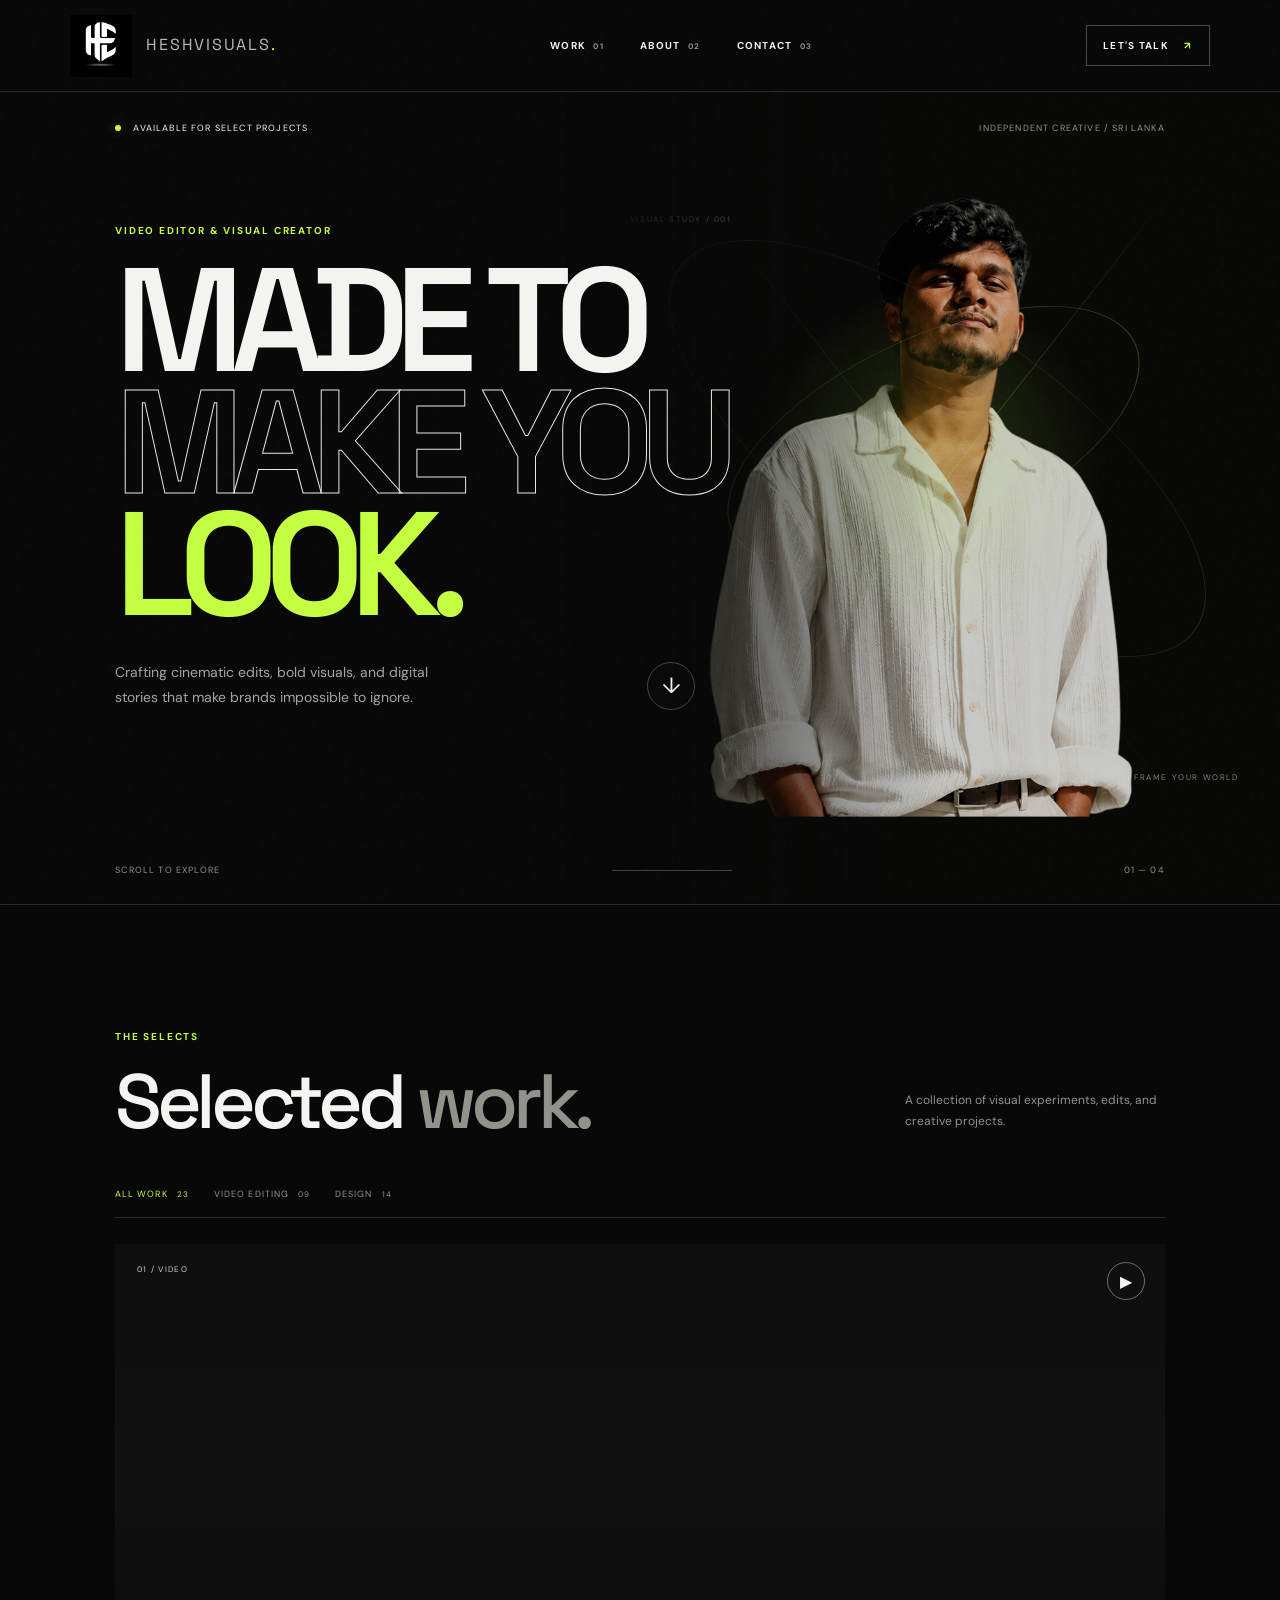
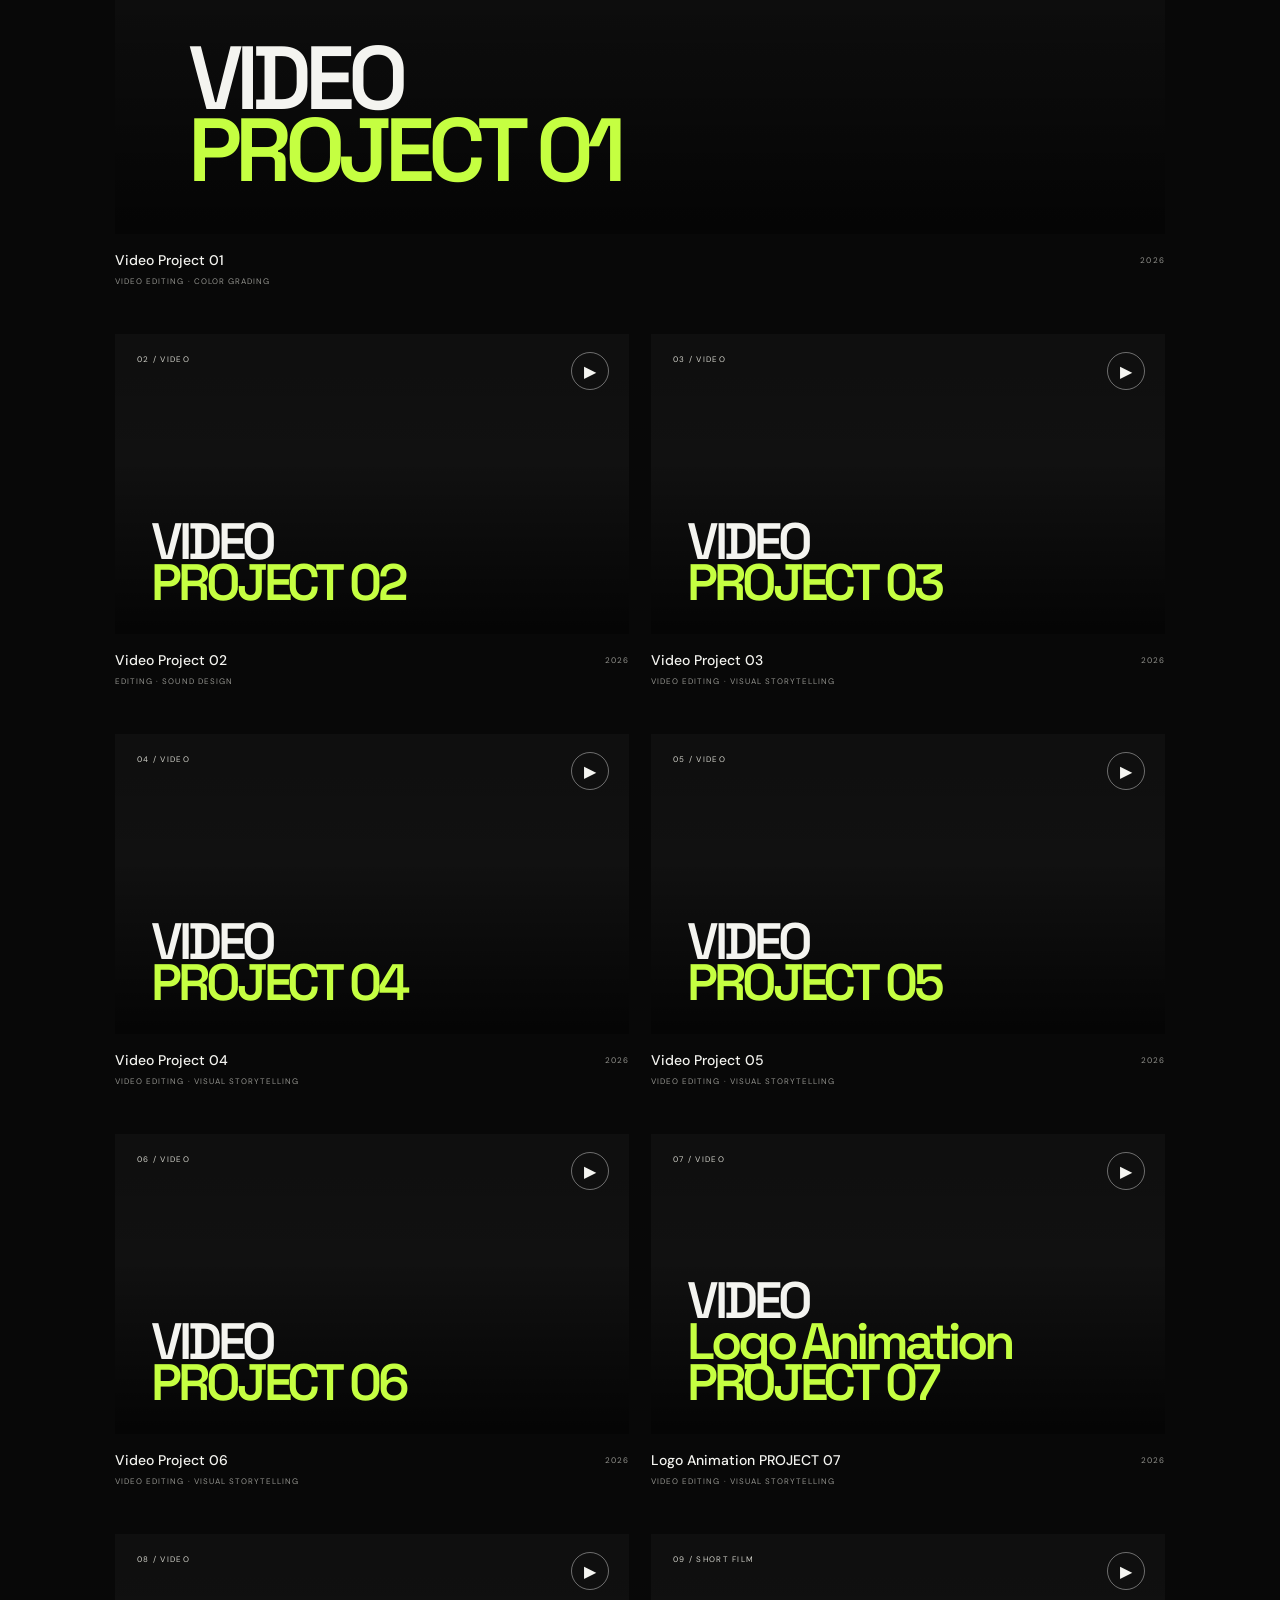
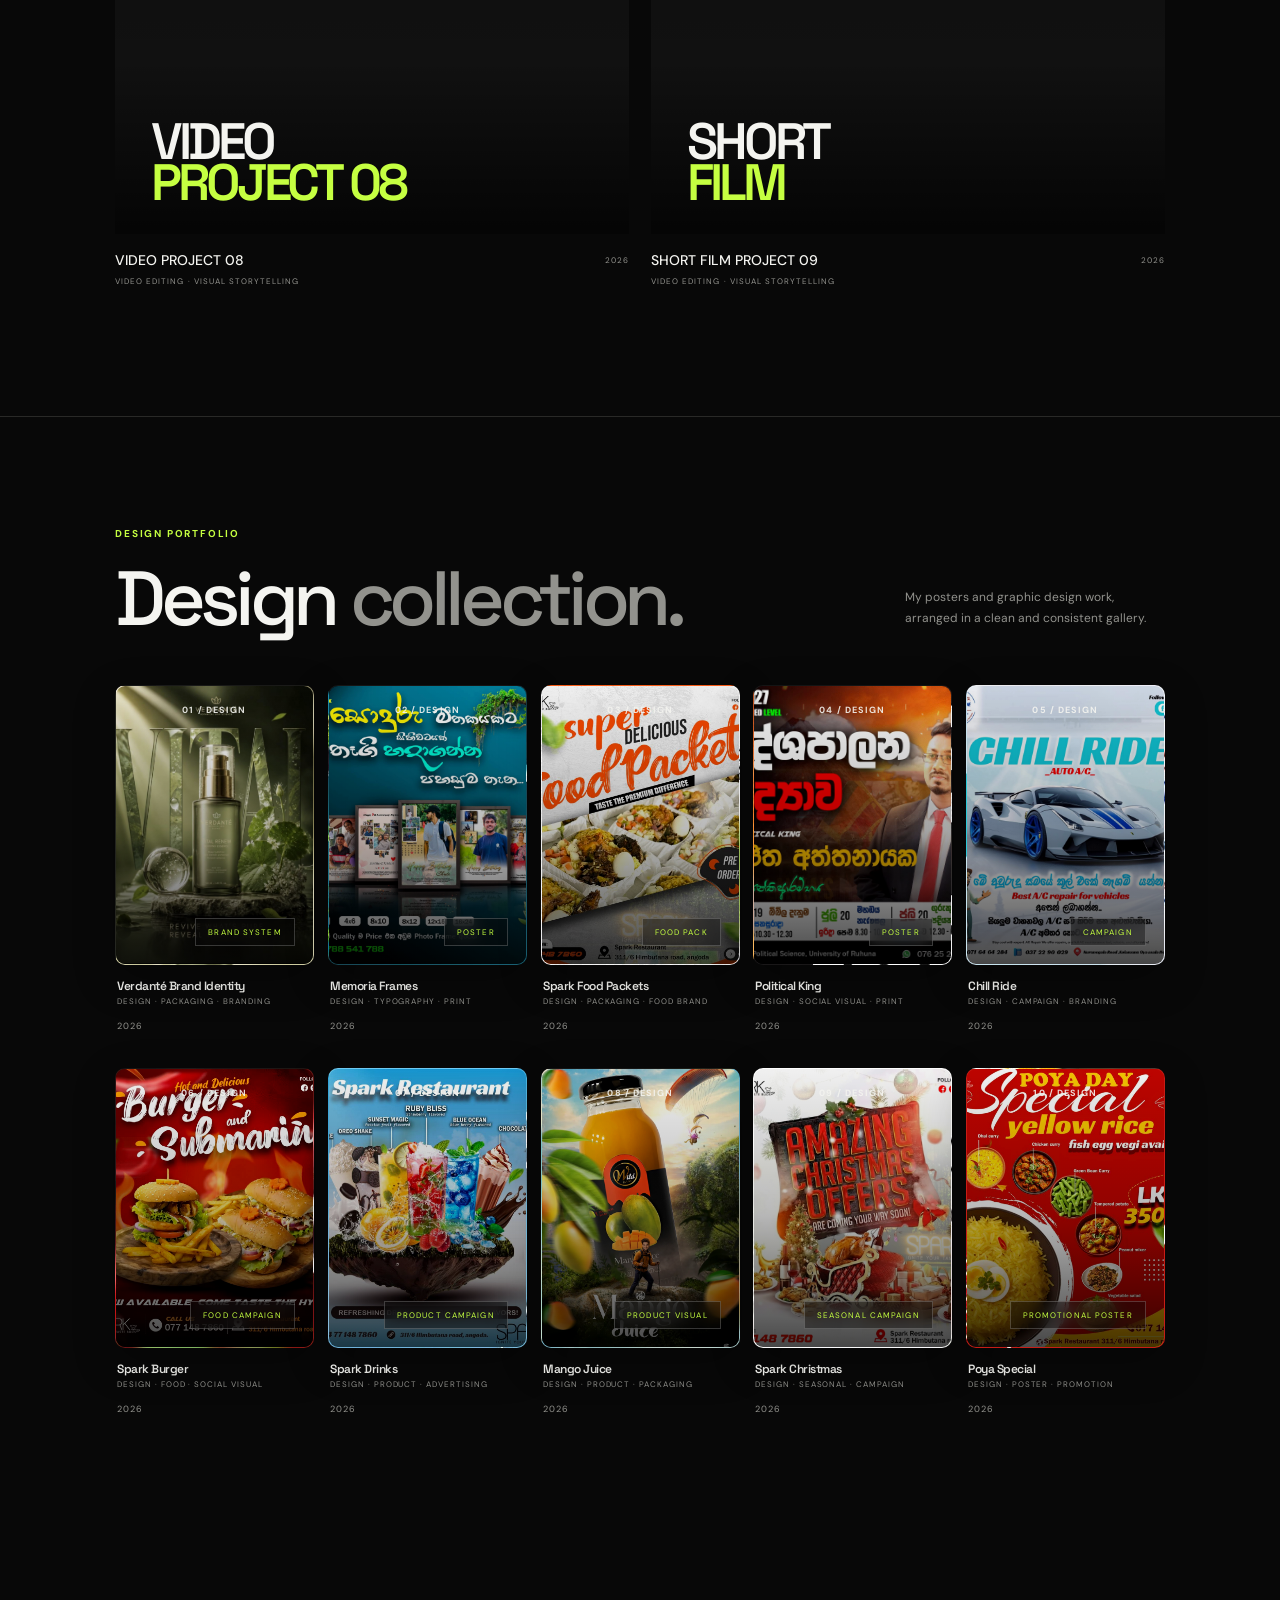
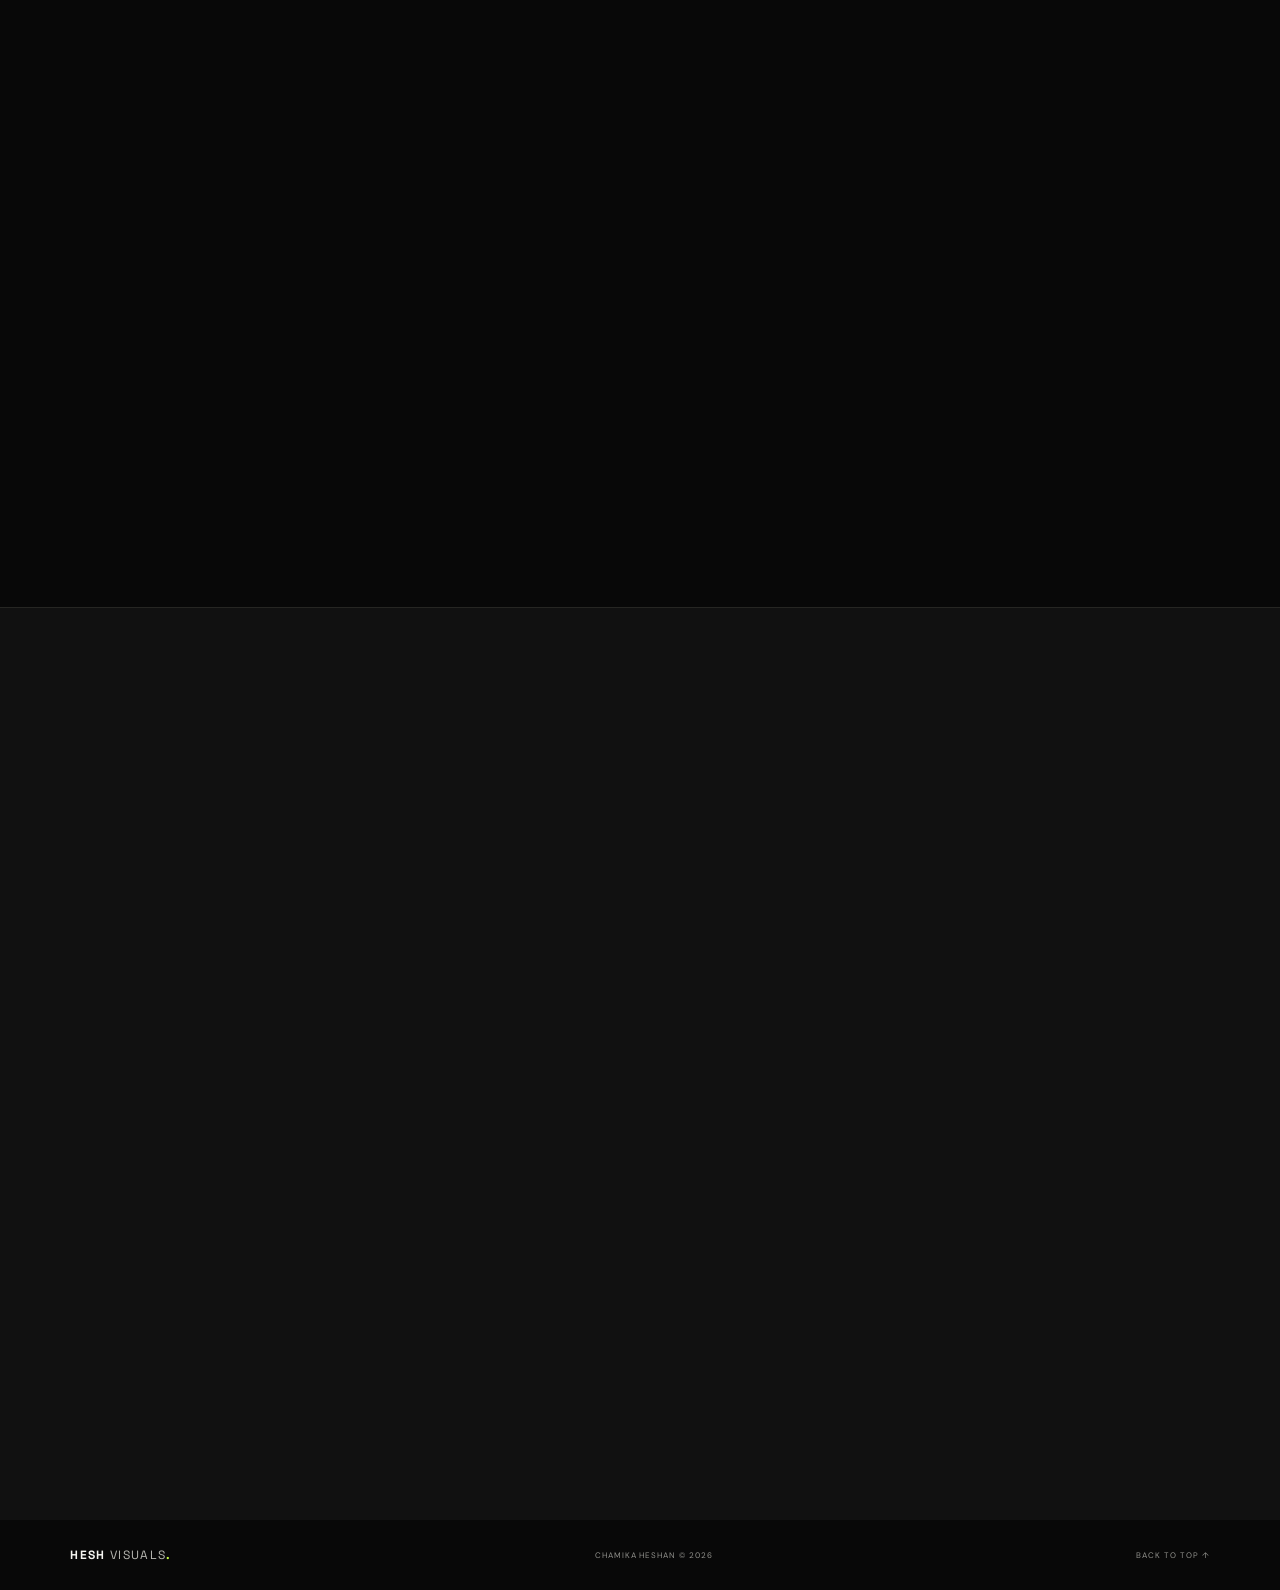
==== commit a50c18c1: "Add new portfolio projects" ====
--- a/index.html
+++ b/index.html
@@ -73,10 +73,9 @@
         <p class="section-note">A collection of visual experiments, edits, and creative projects.</p>
       </div>
       <div class="filter-row reveal" role="group" aria-label="Filter projects">
-        <button class="filter-btn active" data-filter="all">ALL WORK <span>19</span></button>
-        <button class="filter-btn" data-filter="video">VIDEO EDITING <span>05</span></button>
-        <button class="filter-btn" data-filter="design">DESIGN <span>14</span></button>
-        <button class="filter-btn" data-filter="motion">MOTION</button>
+        <button class="filter-btn active" type="button" data-filter="all" aria-pressed="true">ALL WORK <span>23</span></button>
+        <button class="filter-btn" type="button" data-filter="video" aria-pressed="false">VIDEO EDITING <span>09</span></button>
+        <button class="filter-btn" type="button" data-filter="design" aria-pressed="false">DESIGN <span>14</span></button>
       </div>
       <div class="project-grid">
         <article class="project-card project-large reveal" data-category="video">
@@ -163,6 +162,51 @@
           <div class="project-meta">
             <div>
               <h3>Video Project 06</h3>
+              <p>VIDEO EDITING · VISUAL STORYTELLING</p>
+            </div><span>2026</span>
+          </div>
+        </article>
+
+        <article class="project-card reveal" data-category="video">
+          <button class="project-visual video-thumb visual-three" type="button" data-video="assets/video-05.mp4"
+            aria-label="Play video 3">
+            <video class="thumb-video" src="assets/video-05.mp4" muted playsinline preload="metadata"></video>
+            <span class="visual-index">07 / VIDEO</span><span class="visual-play">▶</span>
+            <div class="visual-title compact">VIDEO<br><i>Logo Animation  PROJECT 07</i></div>
+          </button>
+          <div class="project-meta">
+            <div>
+              <h3>Logo Animation  PROJECT 07</h3>
+              <p>VIDEO EDITING · VISUAL STORYTELLING</p>
+            </div><span>2026</span>
+          </div>
+        </article>
+
+        <article class="project-card reveal" data-category="video">
+          <button class="project-visual video-thumb visual-three" type="button" data-video="assets/Sequence 02 4.mp4"
+            aria-label="Play video 3">
+            <video class="thumb-video" src="assets/Sequence 02 4.mp4" muted playsinline preload="metadata"></video>
+            <span class="visual-index">08 / VIDEO</span><span class="visual-play">▶</span>
+            <div class="visual-title compact">VIDEO<br><i>PROJECT 08</i></div>
+          </button>
+          <div class="project-meta">
+            <div>
+              <h3>VIDEO PROJECT 08</h3>
+              <p>VIDEO EDITING · VISUAL STORYTELLING</p>
+            </div><span>2026</span>
+          </div>
+        </article>
+
+        <article class="project-card reveal" data-category="video">
+          <button class="project-visual video-thumb visual-three" type="button" data-video="assets/0608(2).mp4"
+            aria-label="Play video 3">
+            <video class="thumb-video" src="assets/0608(2).mp4" muted playsinline preload="metadata"></video>
+            <span class="visual-index">09 / SHORT FILM</span><span class="visual-play">▶</span>
+            <div class="visual-title compact">SHORT<br><i>FILM</i></div>
+          </button>
+          <div class="project-meta">
+            <div>
+              <h3>SHORT FILM PROJECT 09</h3>
               <p>VIDEO EDITING · VISUAL STORYTELLING</p>
             </div><span>2026</span>
           </div>
@@ -447,10 +491,7 @@
       <div class="reviews-grid reveal">
         <article class="review-card">
           <div class="review-header">
-            <div class="review-avatar">
-              <img src="assets/images/chami.png" alt="Chamiyavideoeditor0305" onerror="this.style.display='none'; this.nextElementSibling.style.display='flex';">
-              <span class="review-avatar-fallback">C</span>
-            </div>
+            <div class="review-avatar" aria-hidden="true"><span class="review-avatar-fallback">C</span></div>
             <div class="review-meta">
               <h3>Chamiyavideoeditor0305</h3>
               <a href="mailto:Chamiyavideoeditor0305@gmail.com">Chamiyavideoeditor0305@gmail.com</a>
@@ -461,10 +502,7 @@
 
         <article class="review-card">
           <div class="review-header">
-            <div class="review-avatar">
-              <img src="assets/images/onel.png" alt="onelsamuel@gmail.com" onerror="this.style.display='none'; this.nextElementSibling.style.display='flex';">
-              <span class="review-avatar-fallback">O</span>
-            </div>
+            <div class="review-avatar" aria-hidden="true"><span class="review-avatar-fallback">O</span></div>
             <div class="review-meta">
               <h3>onelsamuel@gmail.com</h3>
               <a href="mailto:onelsamuel@gmail.com">onelsamuel@gmail.com</a>
@@ -475,10 +513,7 @@
 
         <article class="review-card">
           <div class="review-header">
-            <div class="review-avatar">
-              <img src="assets/images/649163752_122288673830200701_1361578660334598830_n.jpg" alt="Hirusha Dayarathna" onerror="this.style.display='none'; this.nextElementSibling.style.display='flex';">
-              <span class="review-avatar-fallback">H</span>
-            </div>
+            <div class="review-avatar" aria-hidden="true"><span class="review-avatar-fallback">H</span></div>
             <div class="review-meta">
               <h3>Hirusha Dayarathna</h3>
               <a href="mailto:geekhirusha@gmail.com">geekhirusha@gmail.com</a>
@@ -490,10 +525,7 @@
 
         <article class="review-card">
           <div class="review-header">
-            <div class="review-avatar">
-              <img src="assets/images/spark ress.jpg" alt="Spark Restaurant Management Team" onerror="this.style.display='none'; this.nextElementSibling.style.display='flex';">
-              <span class="review-avatar-fallback">S</span>
-            </div>
+            <div class="review-avatar" aria-hidden="true"><span class="review-avatar-fallback">S</span></div>
             <div class="review-meta">
               <h3>Management Team</h3>
               <span>Spark Restaurant</span>
@@ -505,10 +537,7 @@
 
         <article class="review-card">
           <div class="review-header">
-            <div class="review-avatar">
-              <img src="assets/images/image.png" alt="Don Kavin" onerror="this.style.display='none'; this.nextElementSibling.style.display='flex';">
-              <span class="review-avatar-fallback">D</span>
-            </div>
+            <div class="review-avatar" aria-hidden="true"><span class="review-avatar-fallback">D</span></div>
             <div class="review-meta">
               <h3>Don Kavin</h3>
               <span>Spark Industry, United Kingdom</span>
@@ -534,7 +563,7 @@
     </section>
   </main>
 
-  <div class="video-modal" id="videoModal" aria-hidden="true" role="dialog" aria-label="Video player">
+  <div class="video-modal" id="videoModal" aria-hidden="true" aria-modal="true" role="dialog" aria-label="Video player">
     <button class="video-modal-close" type="button" aria-label="Close video">×</button>
     <video id="modalVideo" controls playsinline></video>
   </div>
--- a/style.css
+++ b/style.css
@@ -454,7 +454,7 @@
 }
 
 .review-avatar-fallback {
-    display: none;
+    display: flex;
 
     width: 100%;
     height: 100%;
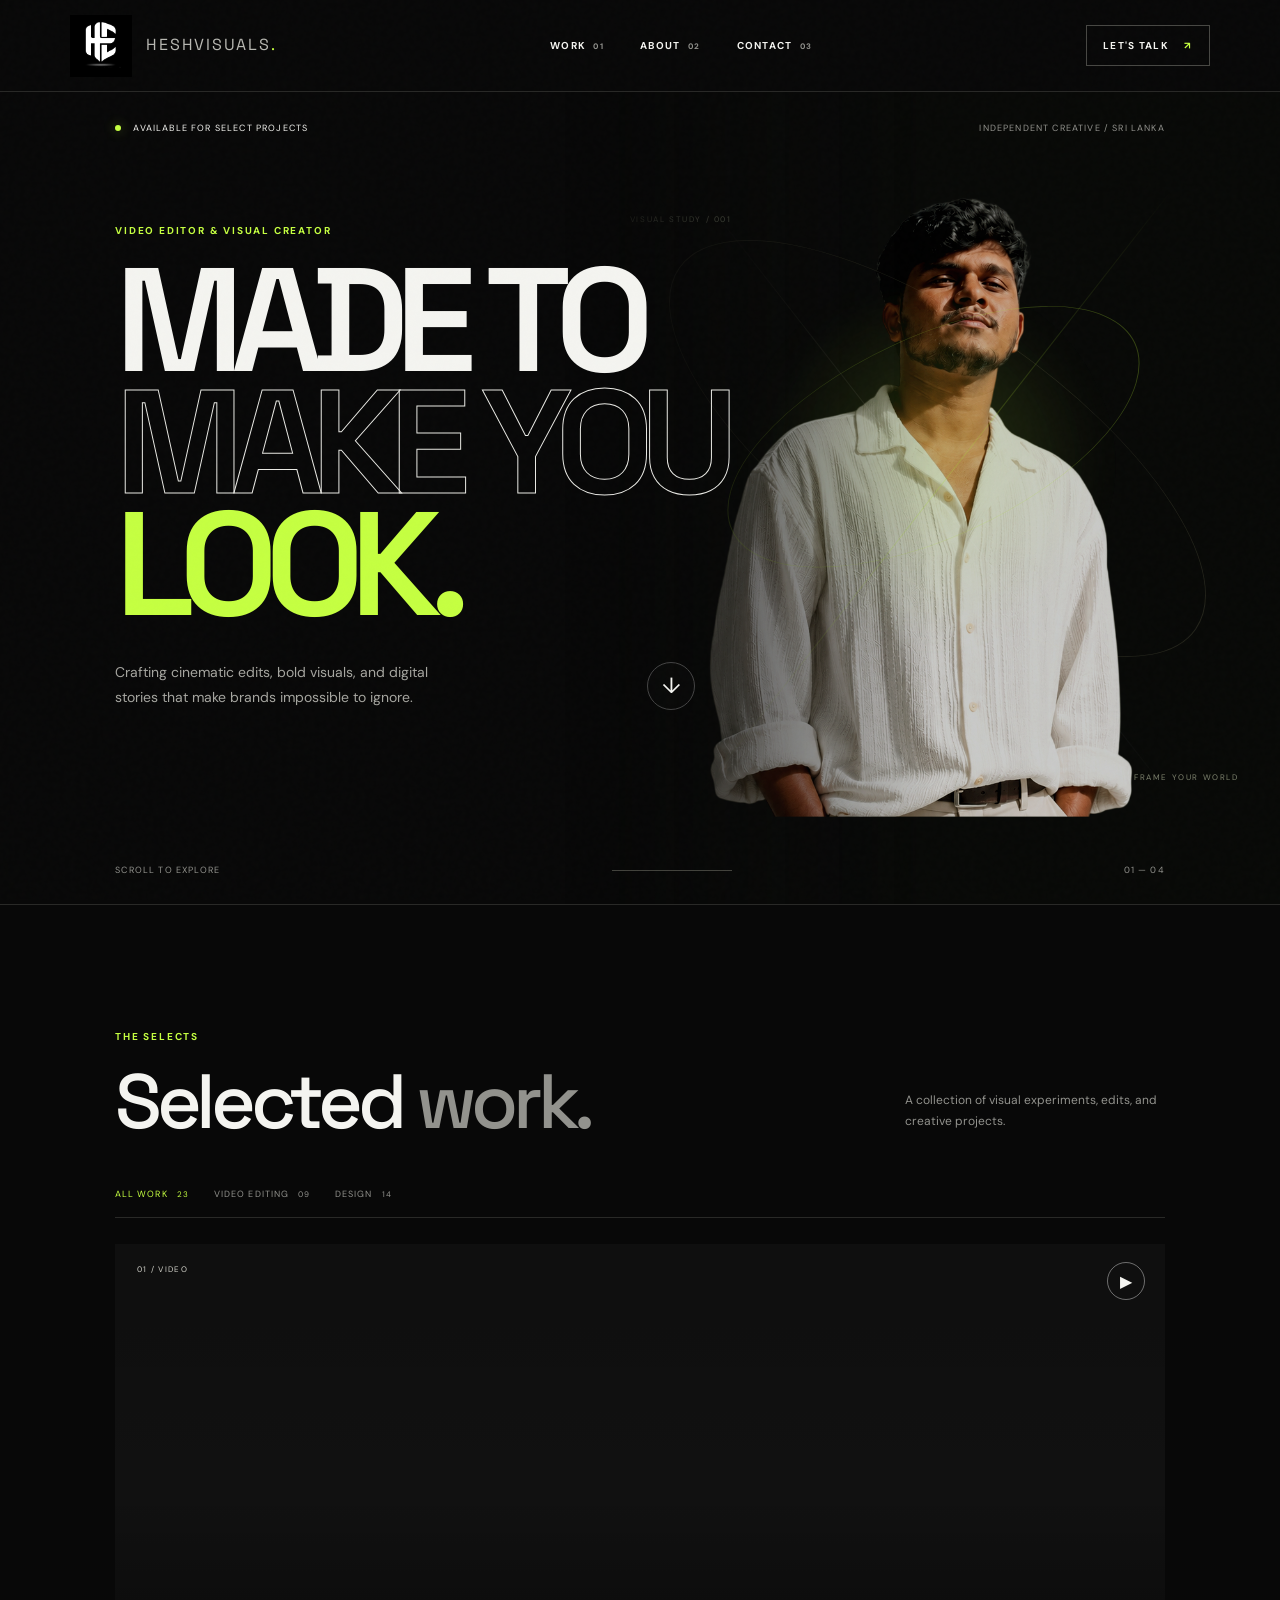
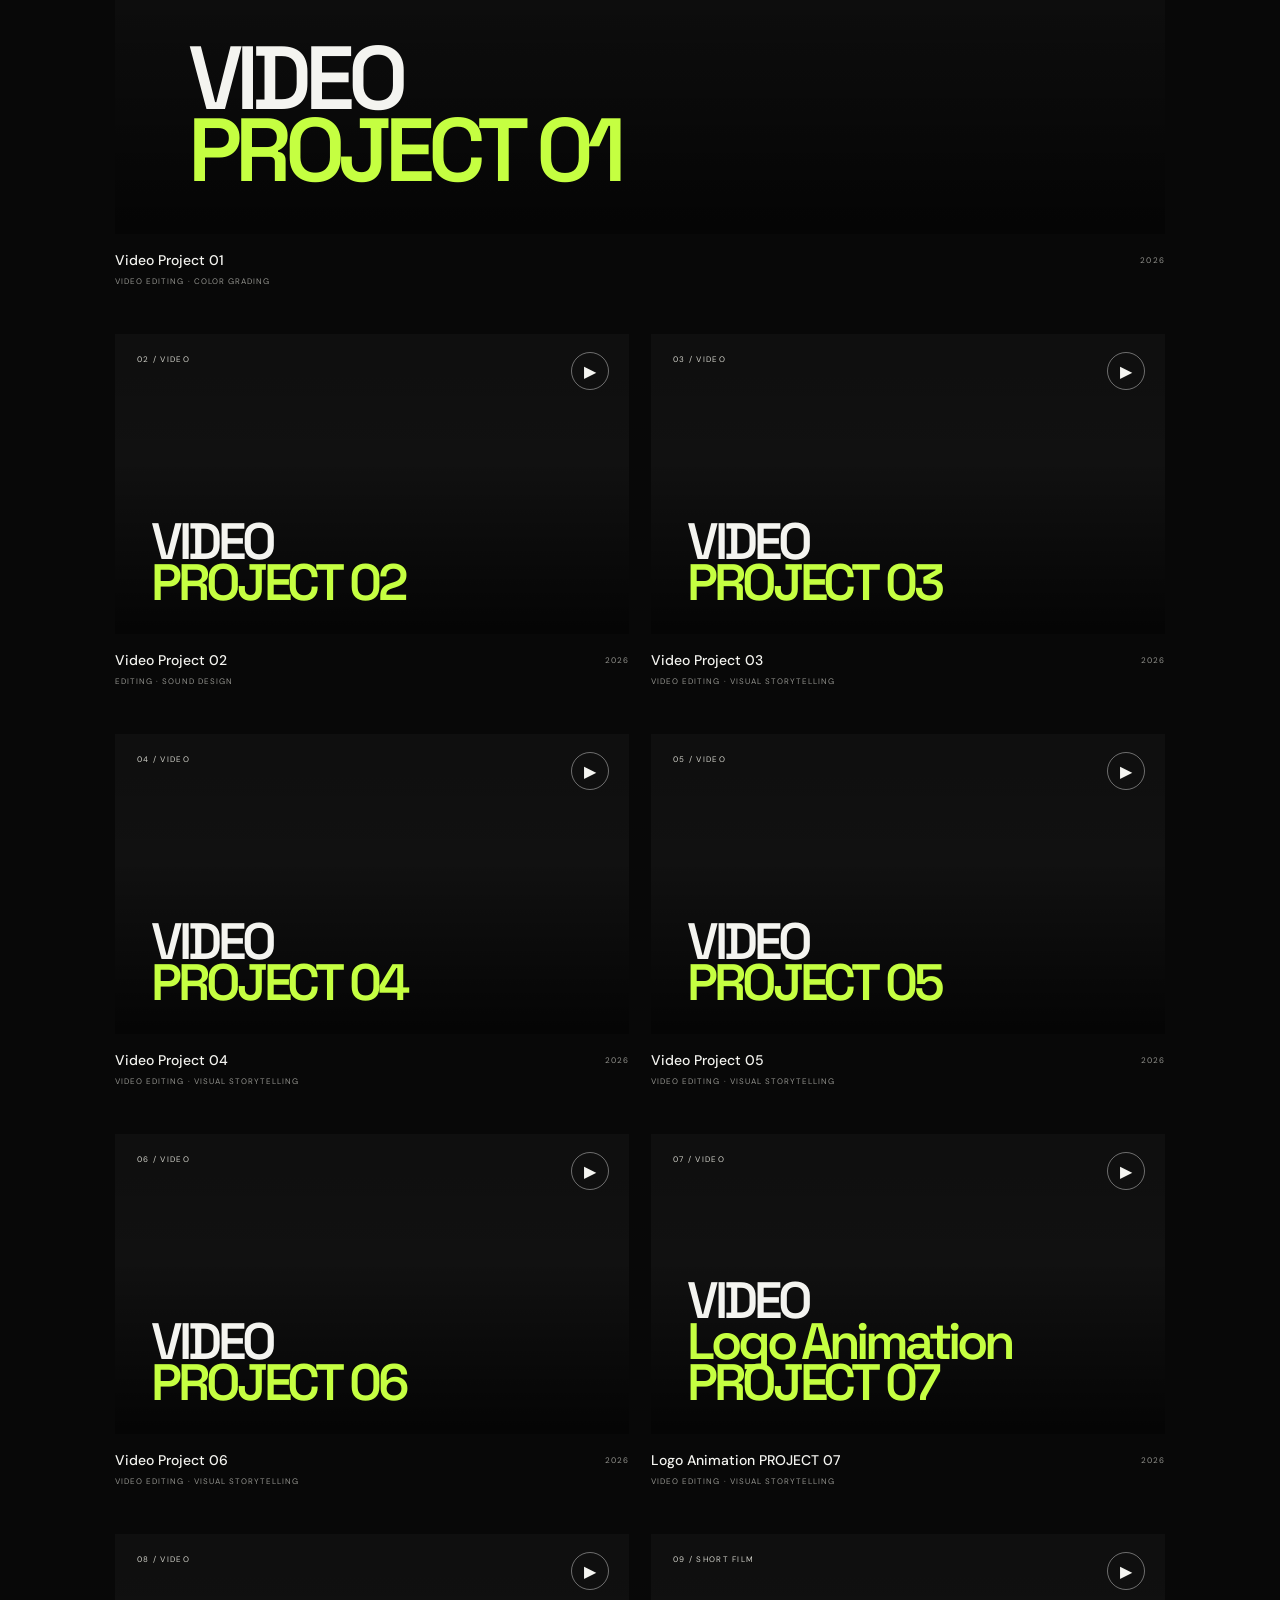
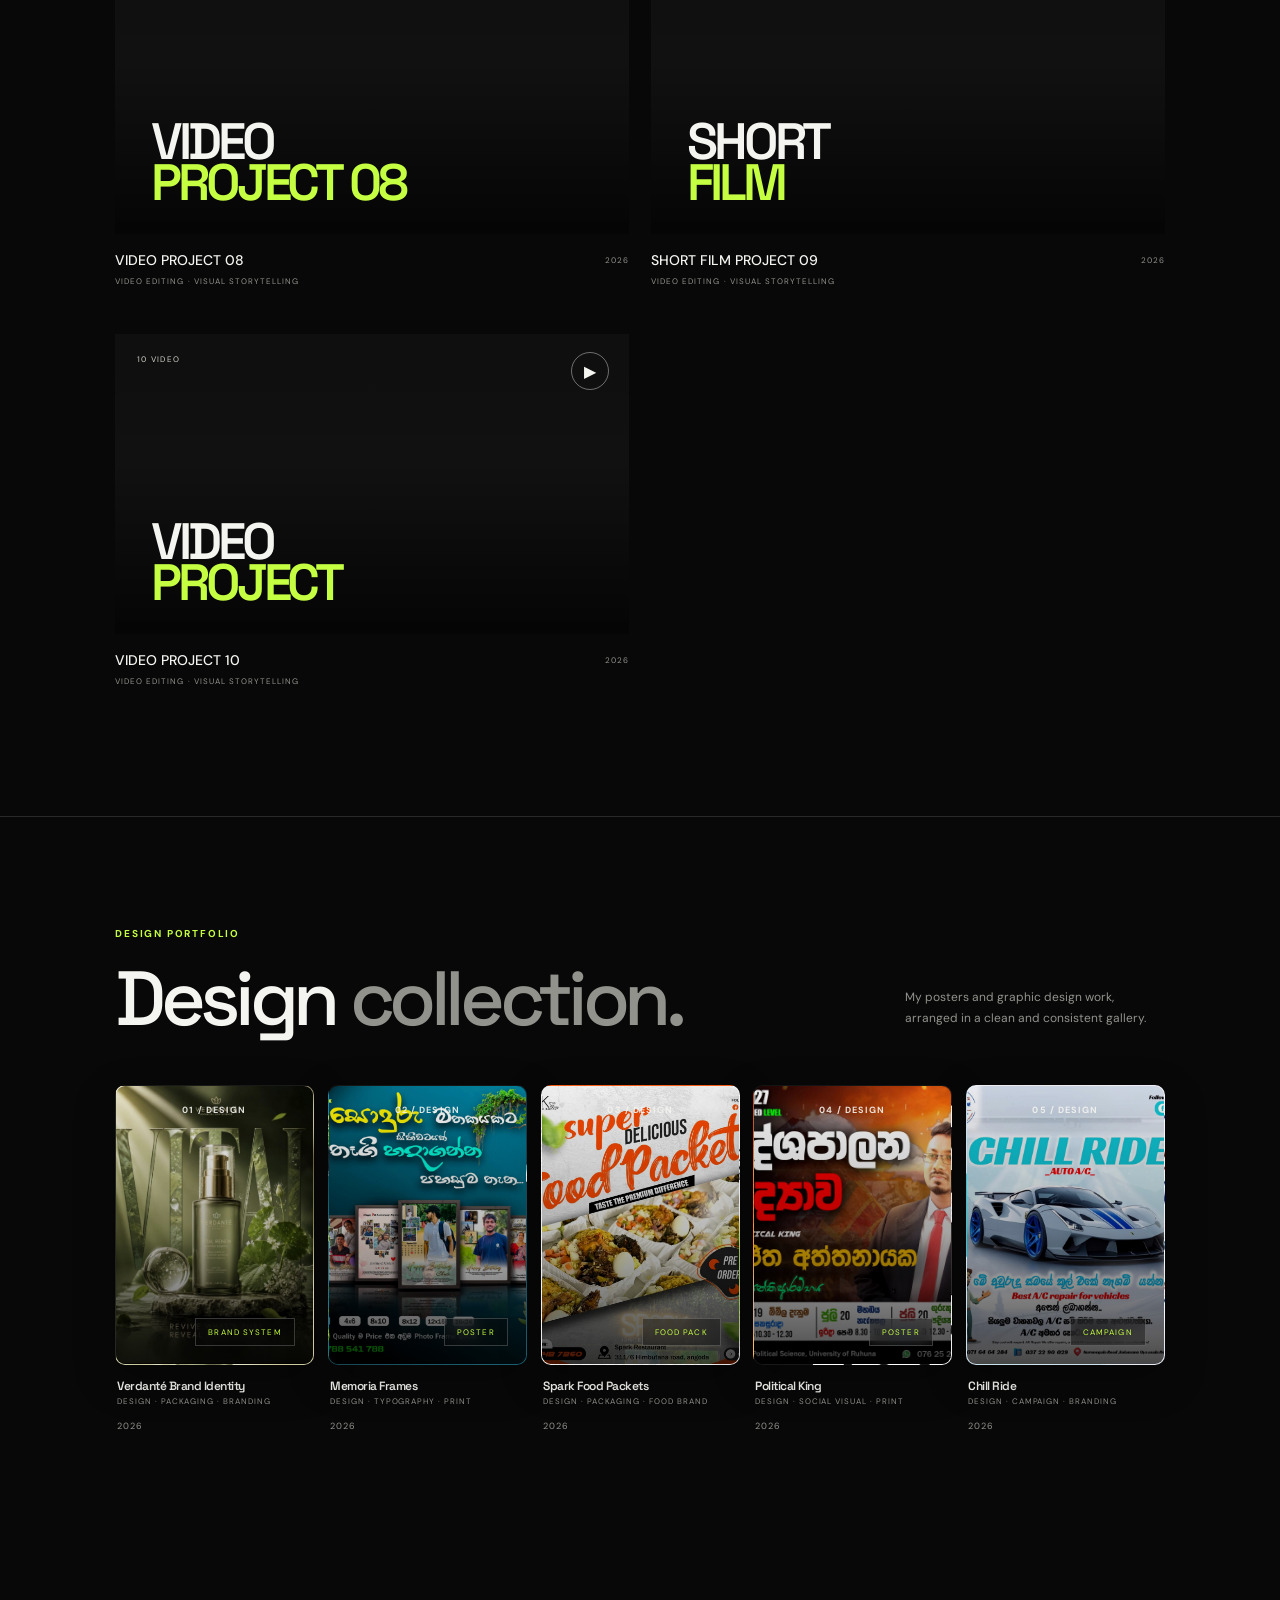
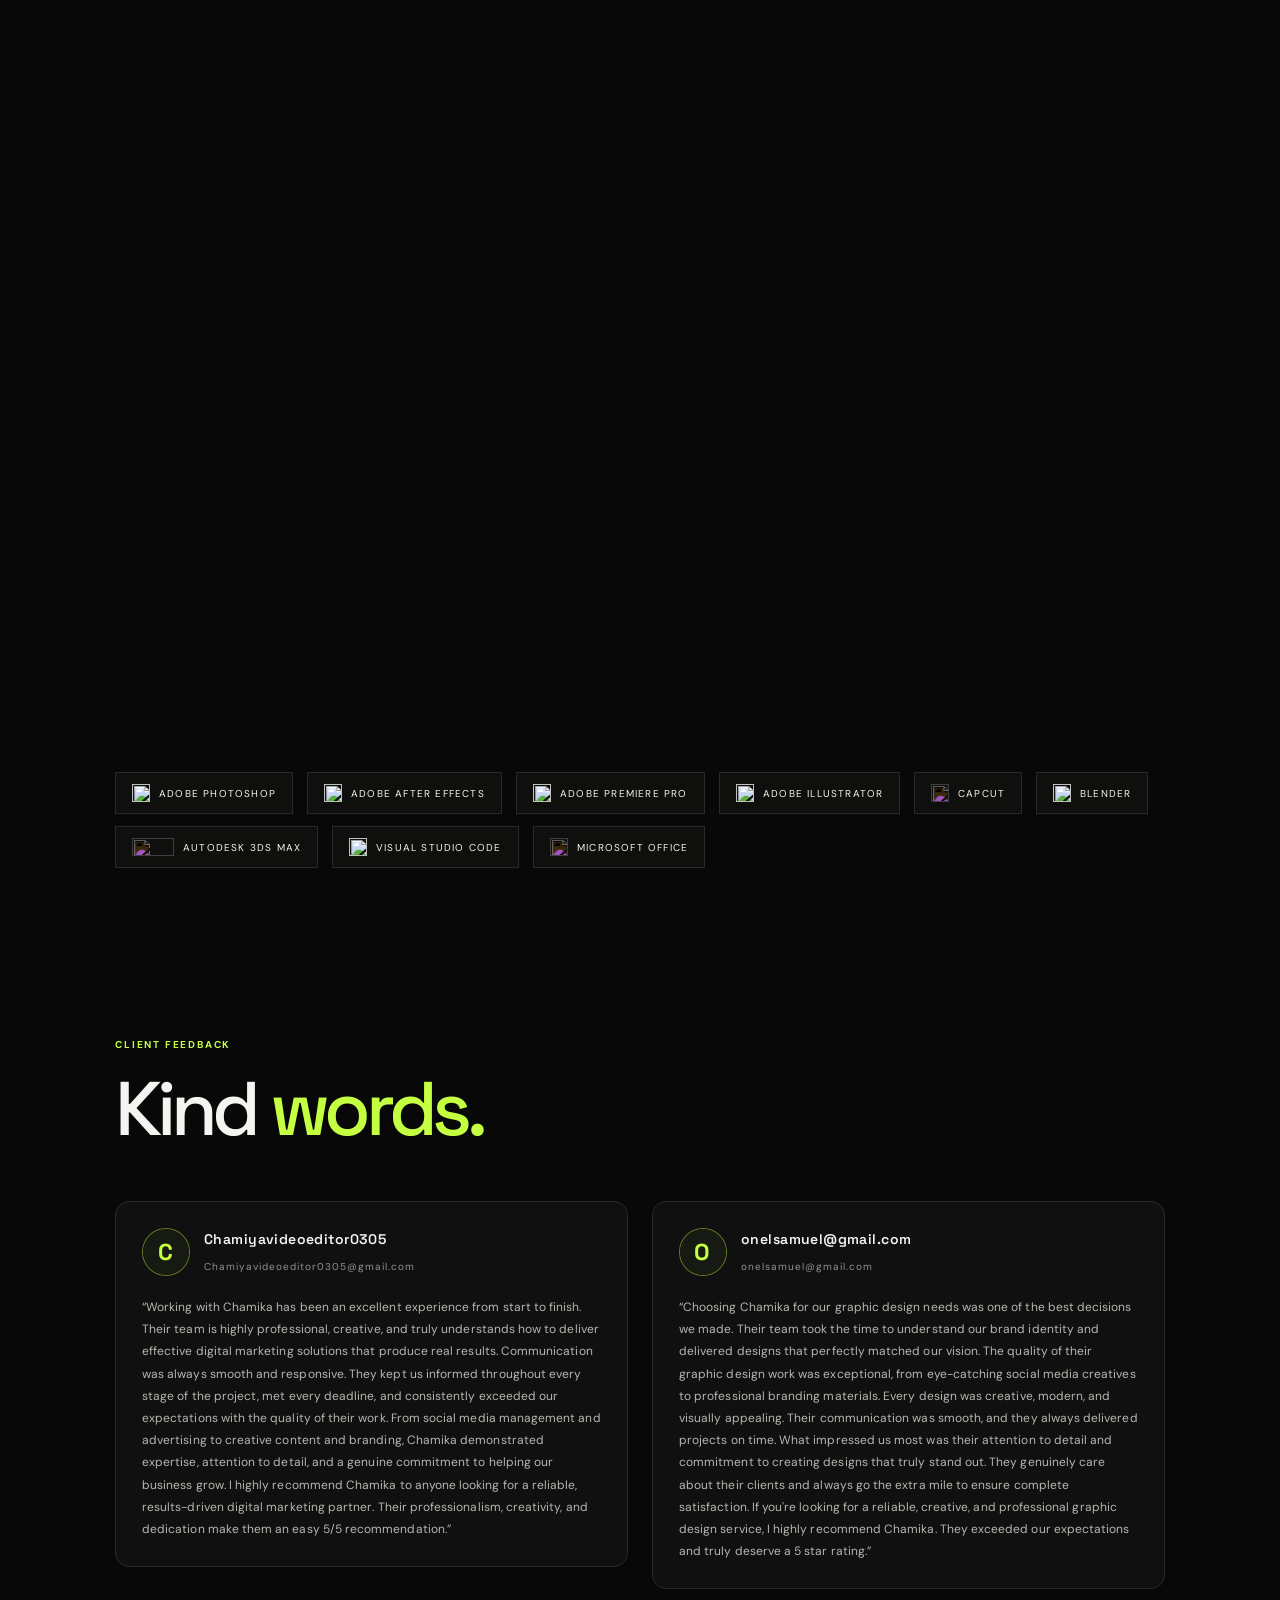
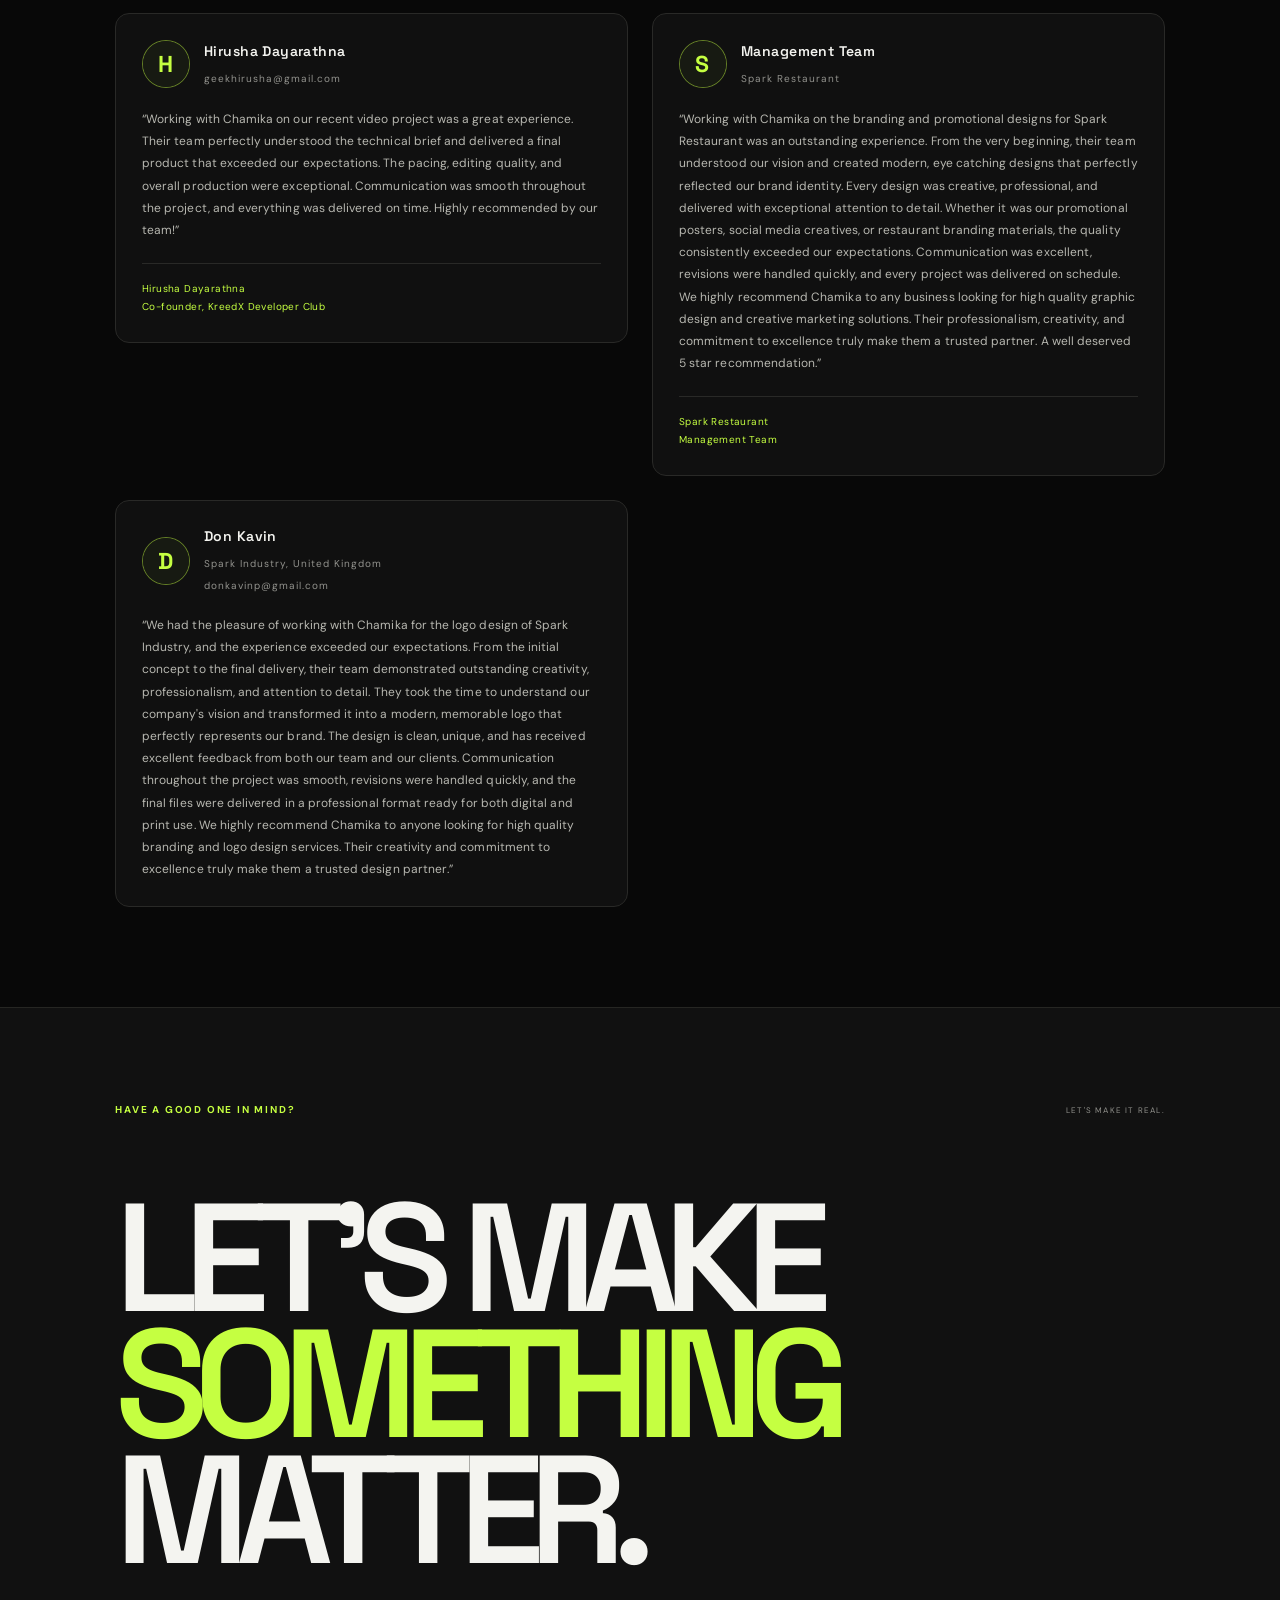
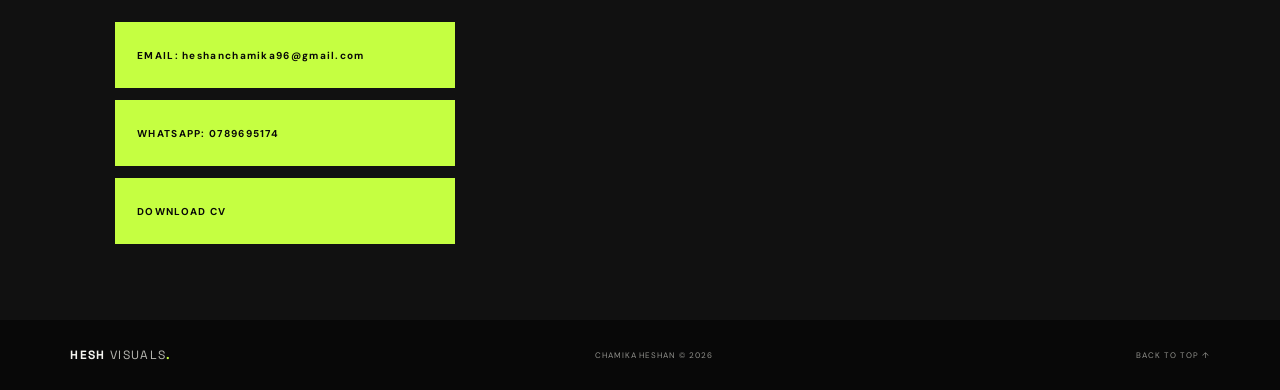
==== commit fa5471a2: "new video1.1" ====
--- a/index.html
+++ b/index.html
@@ -211,6 +211,22 @@
             </div><span>2026</span>
           </div>
         </article>
+
+
+        <article class="project-card reveal" data-category="video">
+          <button class="project-visual video-thumb visual-three" type="button" data-video="assets/1.4.mp4"
+            aria-label="Play video 3">
+            <video class="thumb-video" src="assets/1.4.mp4" muted playsinline preload="metadata"></video>
+            <span class="visual-index">10 VIDEO</span><span class="visual-play">▶</span>
+            <div class="visual-title compact">VIDEO<br><i>PROJECT</i></div>
+          </button>
+          <div class="project-meta">
+            <div>
+              <h3>VIDEO PROJECT 10</h3>
+              <p>VIDEO EDITING · VISUAL STORYTELLING</p>
+            </div><span>2026</span>
+          </div>
+        </article>
       </div>
 
     </section>
